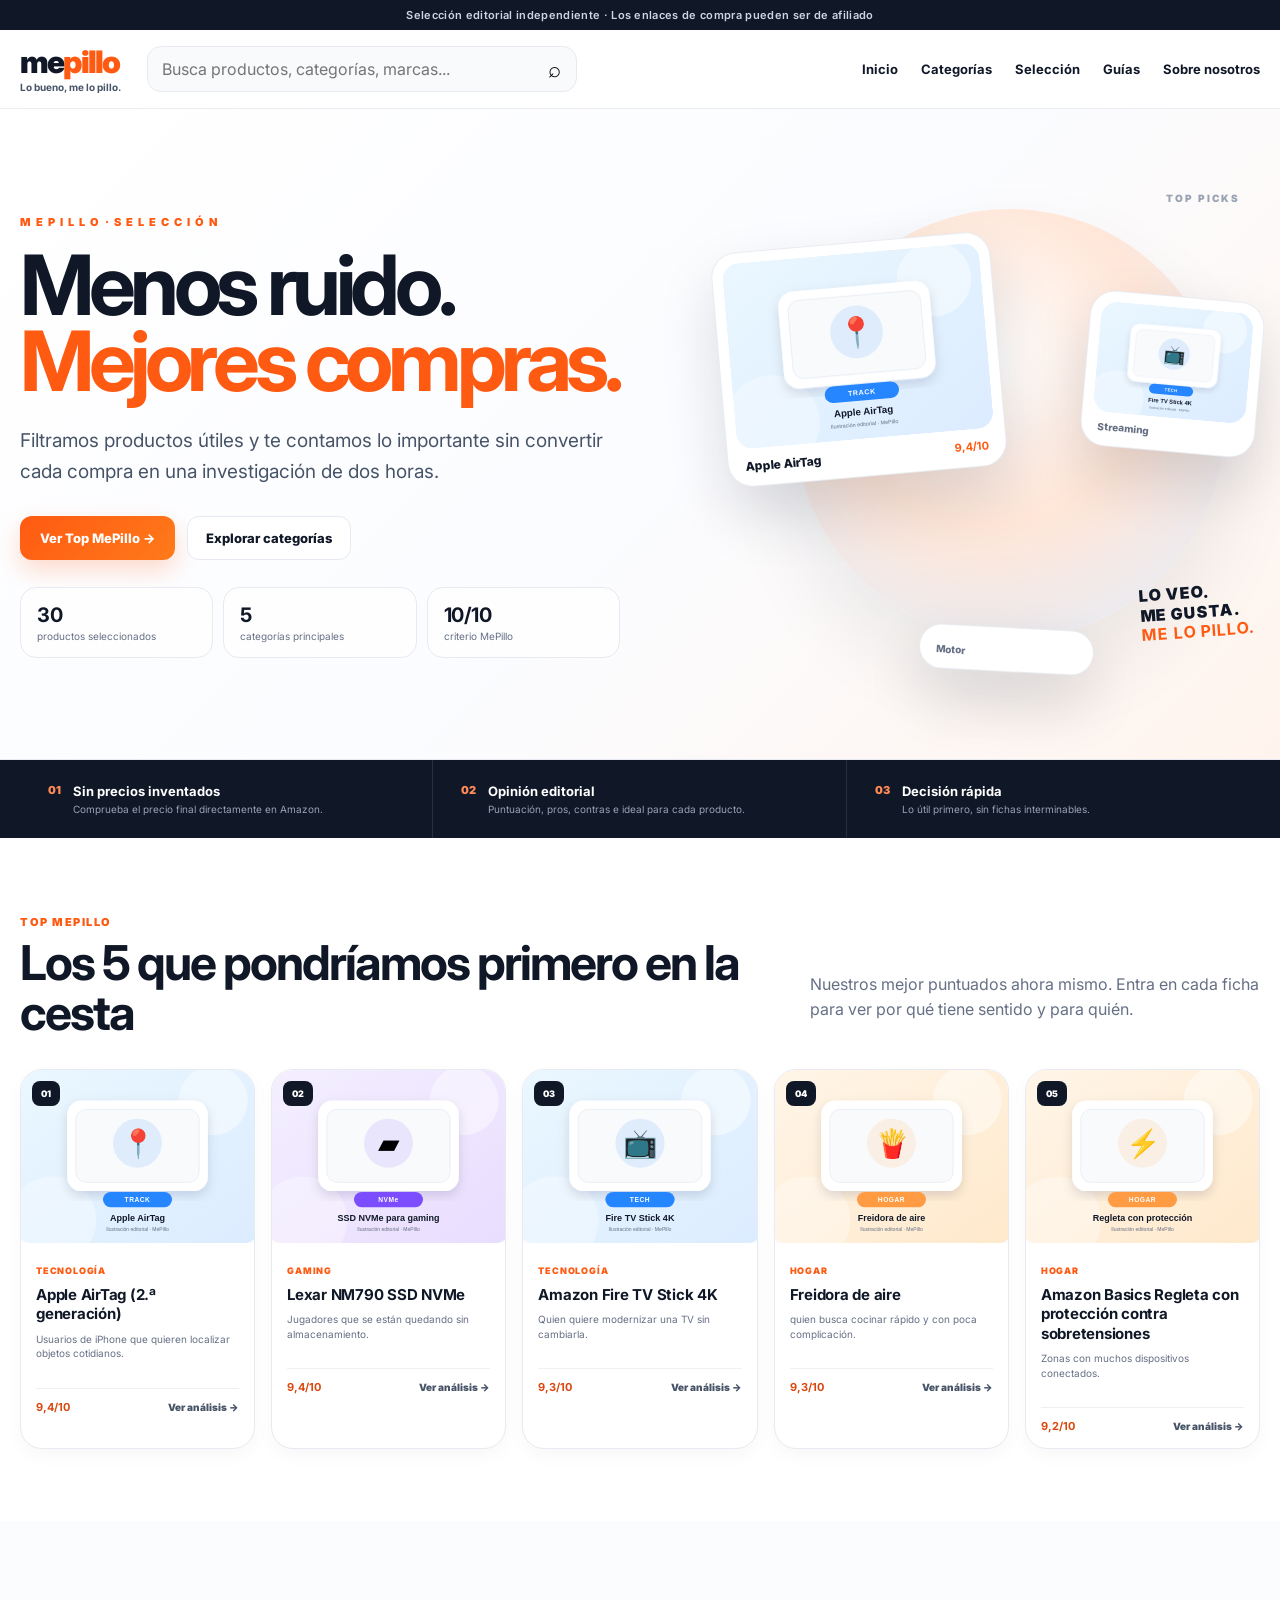
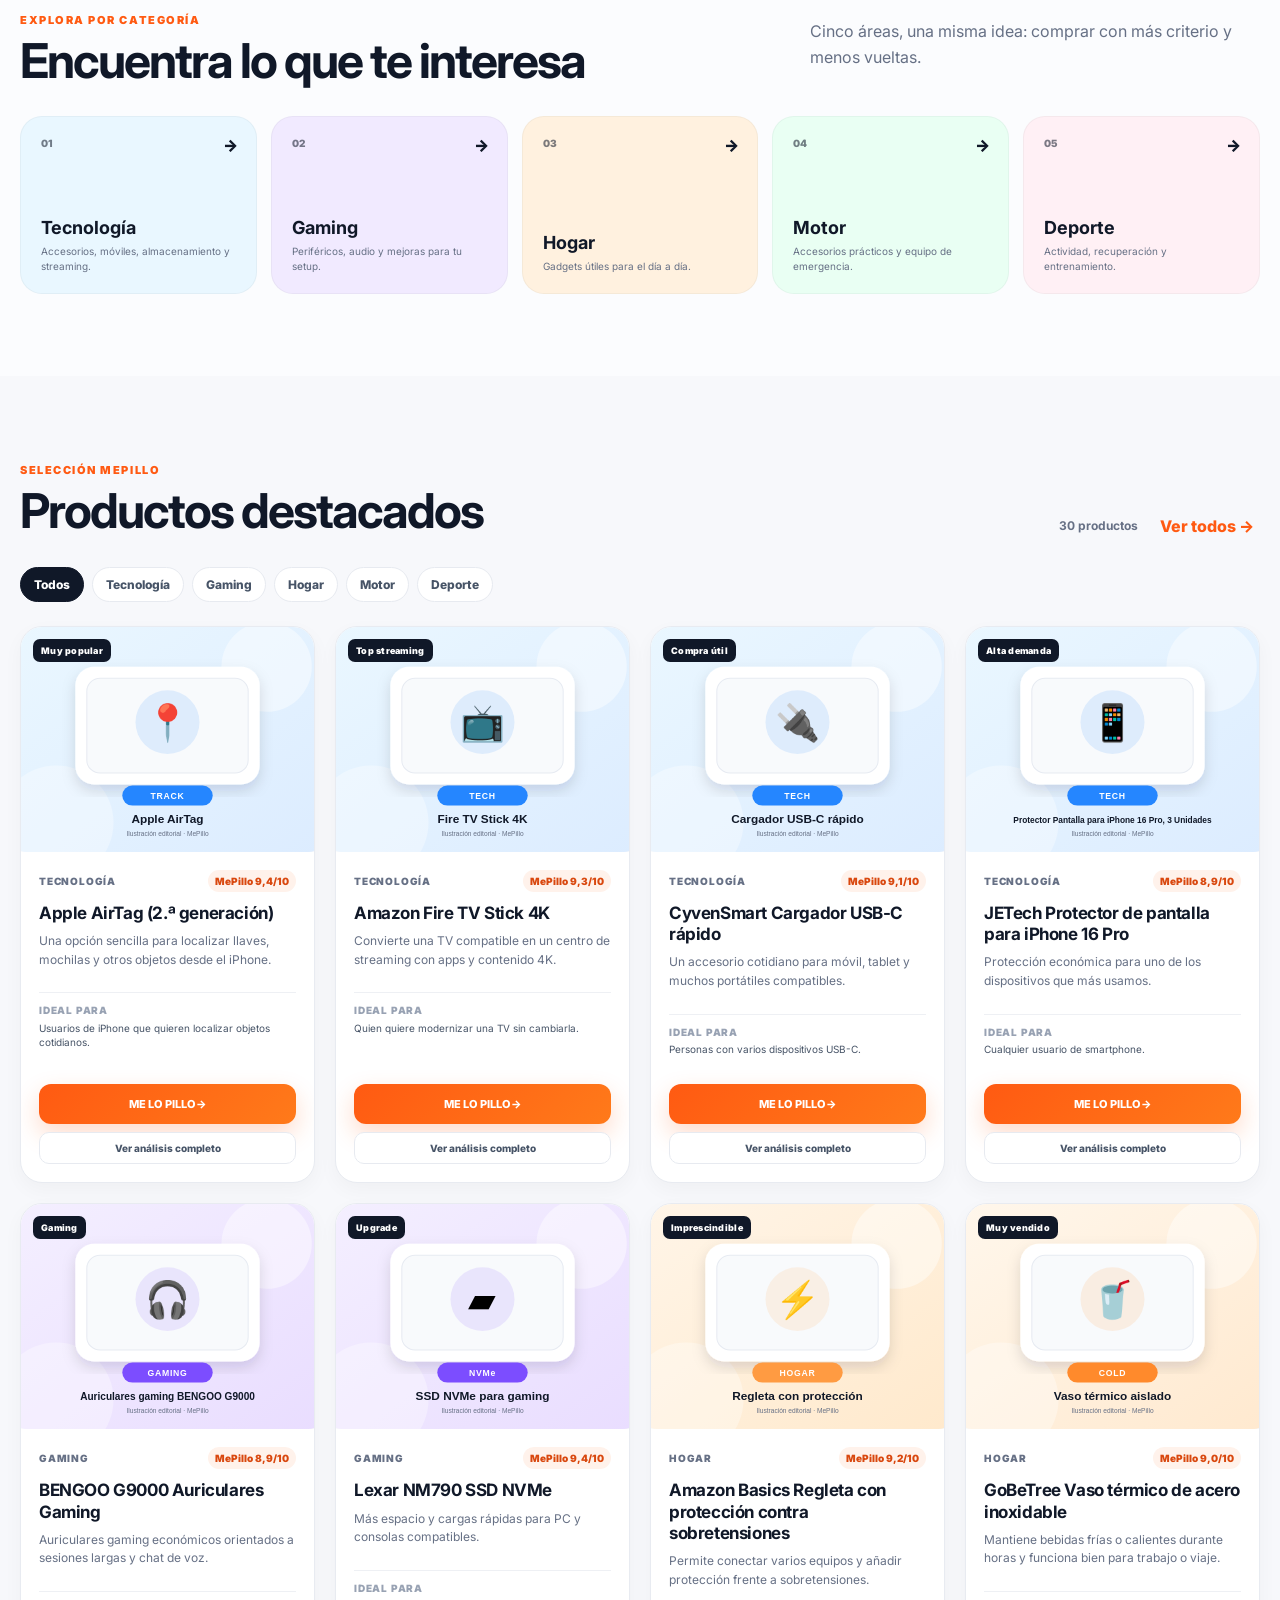
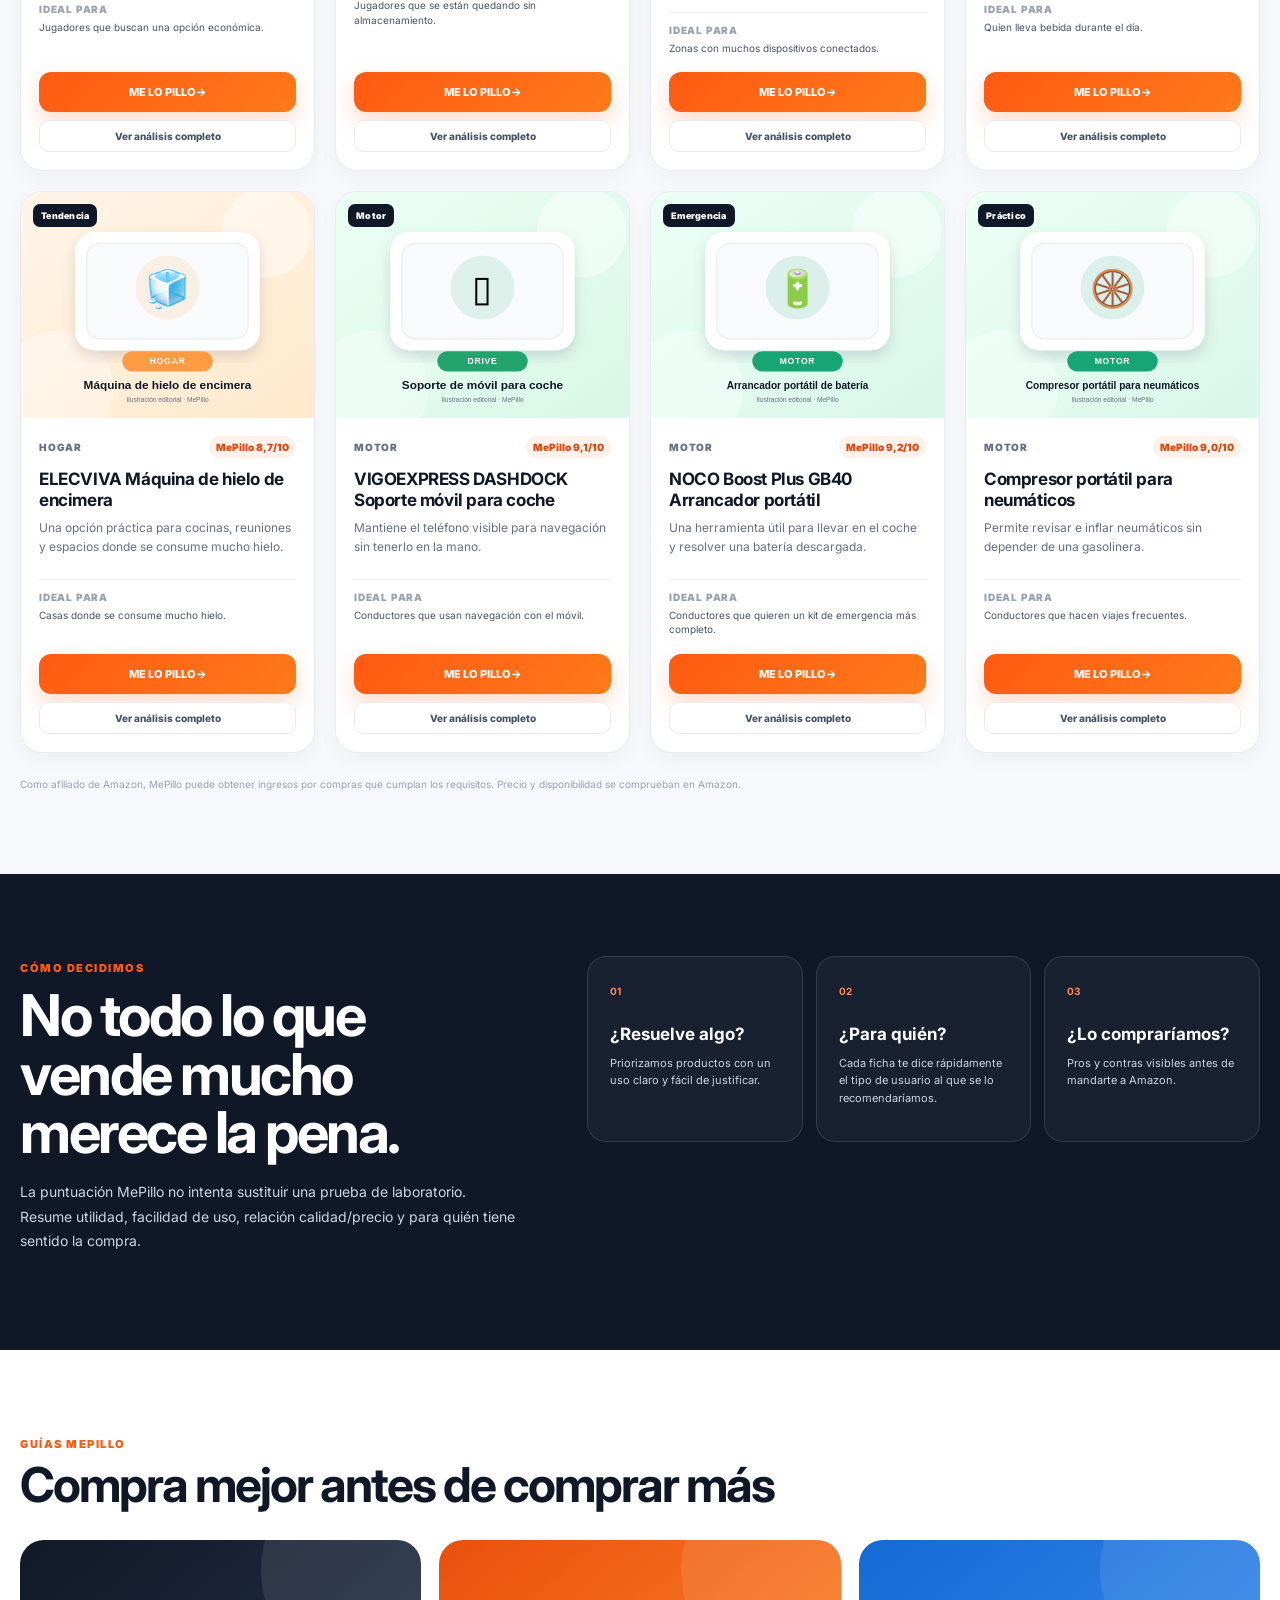
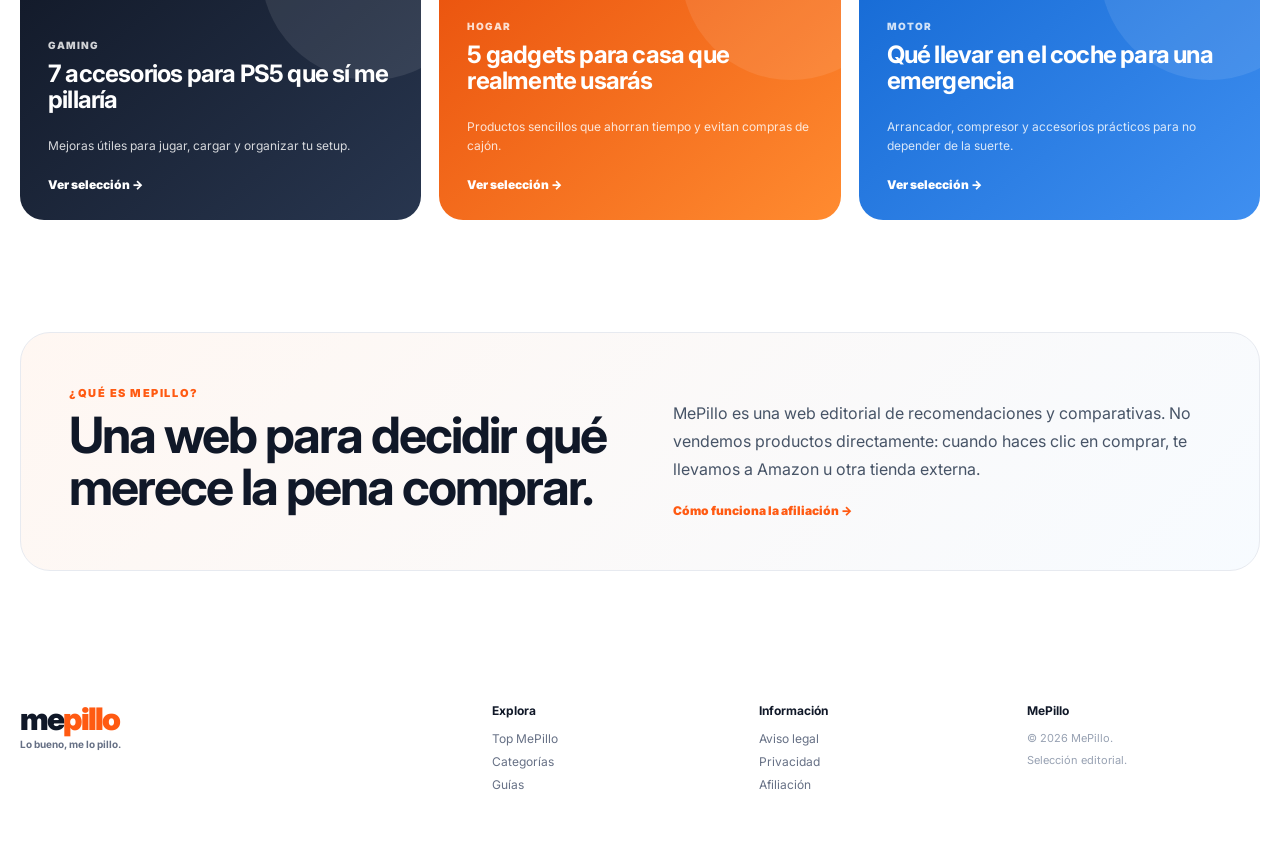
==== docs/index.html @ 66f0c485 "Configure site for GitHub Pages" ====
<!doctype html>
<html lang="es">
<head>
  <meta charset="utf-8">
  <meta name="viewport" content="width=device-width,initial-scale=1">
  <meta name="description" content="MePillo selecciona productos de tecnología, gaming, hogar, motor y deporte que realmente merecen la pena.">
  <title>MePillo | Menos ruido. Mejores compras.</title>
  <link rel="preconnect" href="https://fonts.googleapis.com">
  <link rel="preconnect" href="https://fonts.gstatic.com" crossorigin>
  <link href="https://fonts.googleapis.com/css2?family=Inter:wght@400;500;600;700;800;900&display=swap" rel="stylesheet">
  <link rel="stylesheet" href="styles.css?v=9">
</head>
<body>
  <div class="topbar">Selección editorial independiente · Los enlaces de compra pueden ser de afiliado</div>
  <header class="site-header">
    <div class="container nav-wrap">
      <a class="brand" href="#inicio" aria-label="MePillo inicio"><span class="brand-main">me<span>pillo</span></span><small>Lo bueno, me lo pillo.</small></a>
      <form class="search" id="searchForm"><input id="searchInput" type="search" placeholder="Busca productos, categorías, marcas..." aria-label="Buscar productos"><button type="submit" aria-label="Buscar">⌕</button></form>
      <button class="menu-btn" id="menuBtn" aria-label="Abrir menú" aria-expanded="false">☰</button>
      <nav class="main-nav" id="mainNav"><a href="#inicio">Inicio</a><a href="#categorias">Categorías</a><a href="#destacados">Selección</a><a href="#guias">Guías</a><a href="#sobre">Sobre nosotros</a></nav>
    </div>
  </header>

  <main id="inicio">
    <section class="hero-v7">
      <div class="container hero-v7-grid">
        <div class="hero-v7-copy">
          <span class="eyebrow">M E P I L L O · S E L E C C I Ó N</span>
          <h1>Menos ruido.<br><span>Mejores compras.</span></h1>
          <p>Filtramos productos útiles y te contamos lo importante sin convertir cada compra en una investigación de dos horas.</p>
          <div class="hero-actions"><a class="primary-btn" href="#top-mepillo">Ver Top MePillo →</a><a class="secondary-btn" href="#categorias">Explorar categorías</a></div>
          <div class="hero-stats"><div><strong>30</strong><span>productos seleccionados</span></div><div><strong>5</strong><span>categorías principales</span></div><div><strong>10/10</strong><span>criterio MePillo</span></div></div>
        </div>
        <div class="hero-v7-visual" aria-hidden="true">
          <div class="visual-label">TOP PICKS</div>
          <div class="visual-card visual-main"><img src="assets/products/apple-airtag.svg" alt=""><span>Apple AirTag</span><b>9,4/10</b></div>
          <div class="visual-card visual-small one"><img src="assets/products/fire-tv-stick-4k.svg" alt=""><span>Streaming</span></div>
          <div class="visual-card visual-small two"><img src="assets/products/noco-gb40.svg" alt=""><span>Motor</span></div>
          <div class="visual-stamp">LO VEO.<br>ME GUSTA.<br><strong>ME LO PILLO.</strong></div>
        </div>
      </div>
    </section>

    <section class="trust-strip"><div class="container trust-grid"><div><span>01</span><strong>Sin precios inventados</strong><small>Comprueba el precio final directamente en Amazon.</small></div><div><span>02</span><strong>Opinión editorial</strong><small>Puntuación, pros, contras e ideal para cada producto.</small></div><div><span>03</span><strong>Decisión rápida</strong><small>Lo útil primero, sin fichas interminables.</small></div></div></section>

    <section class="section top-picks-section" id="top-mepillo"><div class="container"><div class="section-head"><div><span class="section-kicker">TOP MEPILLO</span><h2>Los 5 que pondríamos primero en la cesta</h2></div><p class="section-intro">Nuestros mejor puntuados ahora mismo. Entra en cada ficha para ver por qué tiene sentido y para quién.</p></div><div class="top-picks" id="topPicks"></div></div></section>

    <section class="section categories-v7" id="categorias"><div class="container"><div class="section-head"><div><span class="section-kicker">EXPLORA POR CATEGORÍA</span><h2>Encuentra lo que te interesa</h2></div><p class="section-intro">Cinco áreas, una misma idea: comprar con más criterio y menos vueltas.</p></div><div class="category-grid-v7"><a href="categoria.html?cat=Tecnología" class="category-v7 tech"><span>01</span><div><b>Tecnología</b><small>Accesorios, móviles, almacenamiento y streaming.</small></div><i>→</i></a><a href="categoria.html?cat=Gaming" class="category-v7 gaming"><span>02</span><div><b>Gaming</b><small>Periféricos, audio y mejoras para tu setup.</small></div><i>→</i></a><a href="categoria.html?cat=Hogar" class="category-v7 home"><span>03</span><div><b>Hogar</b><small>Gadgets útiles para el día a día.</small></div><i>→</i></a><a href="categoria.html?cat=Motor" class="category-v7 motor"><span>04</span><div><b>Motor</b><small>Accesorios prácticos y equipo de emergencia.</small></div><i>→</i></a><a href="categoria.html?cat=Deporte" class="category-v7 sport"><span>05</span><div><b>Deporte</b><small>Actividad, recuperación y entrenamiento.</small></div><i>→</i></a></div></div></section>

    <section class="section products-section" id="destacados"><div class="container"><div class="section-head"><div><span class="section-kicker">SELECCIÓN MEPILLO</span><h2>Productos destacados</h2></div><div class="head-actions"><span id="resultCount" class="result-count"></span><button id="showAllBtn" class="text-btn">Ver todos →</button></div></div><div class="filter-chips"><button class="chip active" data-category="Todos">Todos</button><button class="chip" data-category="Tecnología">Tecnología</button><button class="chip" data-category="Gaming">Gaming</button><button class="chip" data-category="Hogar">Hogar</button><button class="chip" data-category="Motor">Motor</button><button class="chip" data-category="Deporte">Deporte</button></div><div class="product-grid" id="productGrid"></div><p class="affiliate-note">Como afiliado de Amazon, MePillo puede obtener ingresos por compras que cumplan los requisitos. Precio y disponibilidad se comprueban en Amazon.</p></div></section>

    <section class="section method-v7"><div class="container method-grid"><div><span class="section-kicker">CÓMO DECIDIMOS</span><h2>No todo lo que vende mucho merece la pena.</h2><p>La puntuación MePillo no intenta sustituir una prueba de laboratorio. Resume utilidad, facilidad de uso, relación calidad/precio y para quién tiene sentido la compra.</p></div><div class="method-cards"><article><b>01</b><h3>¿Resuelve algo?</h3><p>Priorizamos productos con un uso claro y fácil de justificar.</p></article><article><b>02</b><h3>¿Para quién?</h3><p>Cada ficha te dice rápidamente el tipo de usuario al que se lo recomendaríamos.</p></article><article><b>03</b><h3>¿Lo compraríamos?</h3><p>Pros y contras visibles antes de mandarte a Amazon.</p></article></div></div></section>

    <section class="section guides-v7" id="guias"><div class="container"><div class="section-head"><div><span class="section-kicker">GUÍAS MEPILLO</span><h2>Compra mejor antes de comprar más</h2></div></div><div class="guide-grid"><article class="guide-card guide-dark"><span>Gaming</span><h3>7 accesorios para PS5 que sí me pillaría</h3><p>Mejoras útiles para jugar, cargar y organizar tu setup.</p><a href="categoria.html?cat=Gaming">Ver selección →</a></article><article class="guide-card guide-orange"><span>Hogar</span><h3>5 gadgets para casa que realmente usarás</h3><p>Productos sencillos que ahorran tiempo y evitan compras de cajón.</p><a href="categoria.html?cat=Hogar">Ver selección →</a></article><article class="guide-card guide-blue"><span>Motor</span><h3>Qué llevar en el coche para una emergencia</h3><p>Arrancador, compresor y accesorios prácticos para no depender de la suerte.</p><a href="categoria.html?cat=Motor">Ver selección →</a></article></div></div></section>

    <section class="section about" id="sobre"><div class="container about-v7"><div><span class="section-kicker">¿QUÉ ES MEPILLO?</span><h2>Una web para decidir qué merece la pena comprar.</h2></div><div><p>MePillo es una web editorial de recomendaciones y comparativas. No vendemos productos directamente: cuando haces clic en comprar, te llevamos a Amazon u otra tienda externa.</p><a href="legal.html#afiliacion">Cómo funciona la afiliación →</a></div></div></section>
  </main>

  <footer><div class="container footer-v4"><div class="brand footer-brand"><span class="brand-main">me<span>pillo</span></span><small>Lo bueno, me lo pillo.</small></div><div><strong>Explora</strong><a href="#top-mepillo">Top MePillo</a><a href="#categorias">Categorías</a><a href="#guias">Guías</a></div><div><strong>Información</strong><a href="legal.html">Aviso legal</a><a href="legal.html#privacidad">Privacidad</a><a href="legal.html#afiliacion">Afiliación</a></div><div><strong>MePillo</strong><p>© 2026 MePillo.</p><p>Selección editorial.</p></div></div></footer>
  <script src="data.js?v=9"></script><script src="script.js?v=9"></script>
</body>
</html>
---- docs/styles.css ----
:root{--ink:#101828;--muted:#667085;--orange:#ff5a12;--orange-dark:#e84a05;--line:#e7eaf0;--bg:#f7f8fb;--card:#fff;--radius:22px;--shadow:0 20px 55px rgba(16,24,40,.09)}*{box-sizing:border-box}html{scroll-behavior:smooth}body{margin:0;font-family:Inter,system-ui,-apple-system,sans-serif;color:var(--ink);background:#fff}a{text-decoration:none;color:inherit}button,input{font:inherit}.container{width:min(1240px,calc(100% - 40px));margin:auto}.topbar{background:#101828;color:#cdd5e1;text-align:center;padding:8px 16px;font-size:11px;font-weight:600;letter-spacing:.03em}.site-header{position:sticky;top:0;z-index:40;background:rgba(255,255,255,.94);backdrop-filter:blur(18px);border-bottom:1px solid rgba(231,234,240,.9)}.nav-wrap{min-height:78px;display:flex;align-items:center;gap:26px}.brand{display:flex;flex-direction:column;min-width:max-content}.brand-main{font-weight:900;font-size:31px;letter-spacing:-1.8px;line-height:1}.brand-main span{color:var(--orange)}.brand small{font-size:10px;font-weight:700;margin-top:4px;color:#475467}.search{flex:1;max-width:430px;display:flex;border:1px solid var(--line);border-radius:14px;background:#f9fafb;overflow:hidden;transition:.2s}.search:focus-within{border-color:#ffb28f;box-shadow:0 0 0 4px rgba(255,90,18,.08);background:#fff}.search input{width:100%;border:0;outline:0;padding:12px 14px;background:transparent;color:var(--ink)}.search button{border:0;background:transparent;padding:0 15px;font-size:22px;cursor:pointer}.main-nav{margin-left:auto;display:flex;align-items:center;gap:23px;font-size:13px;font-weight:700}.main-nav a:hover{color:var(--orange)}.menu-btn{display:none;border:0;background:none;font-size:26px;cursor:pointer}.hero-v4{position:relative;overflow:hidden;background:radial-gradient(circle at 87% 16%,rgba(255,90,18,.14),transparent 27%),linear-gradient(135deg,#fff 0%,#fbfcff 55%,#fff5ef 100%)}.hero-grid{min-height:610px;display:grid;grid-template-columns:1.02fr .98fr;align-items:center;gap:50px}.eyebrow,.section-kicker{display:inline-block;font-size:11px;font-weight:900;letter-spacing:.14em;color:var(--orange)}.hero-copy h1{font-size:clamp(54px,6vw,82px);letter-spacing:-4.2px;line-height:.96;margin:14px 0 22px;max-width:760px}.hero-copy h1 span{color:var(--orange)}.hero-copy>p{font-size:18px;line-height:1.7;color:#475467;max-width:650px}.hero-actions{display:flex;align-items:center;gap:12px;margin:28px 0 22px}.primary-btn,.buy-btn{display:inline-flex;align-items:center;justify-content:center;background:linear-gradient(135deg,var(--orange),#ff7a1a);color:#fff;border-radius:12px;padding:14px 20px;font-weight:800;font-size:13px;box-shadow:0 10px 24px rgba(255,90,18,.22);transition:.2s}.primary-btn:hover,.buy-btn:hover{transform:translateY(-2px);box-shadow:0 14px 30px rgba(255,90,18,.28)}.secondary-btn{display:inline-flex;padding:13px 18px;border:1px solid var(--line);border-radius:12px;background:#fff;font-size:13px;font-weight:800}.trust-row{display:flex;gap:20px;flex-wrap:wrap;color:#475467;font-size:12px;font-weight:700}.hero-showcase{position:relative;min-height:500px}.hero-orb{position:absolute;inset:70px 30px 50px 70px;border-radius:50%;background:linear-gradient(145deg,#fff0e9,#eef7ff);filter:drop-shadow(0 30px 60px rgba(16,24,40,.08))}.showcase-card{position:absolute;width:230px;background:#fff;border:1px solid rgba(231,234,240,.8);border-radius:24px;padding:10px;box-shadow:0 22px 55px rgba(16,24,40,.13);transform:rotate(-5deg)}.showcase-card img{display:block;width:100%;border-radius:17px}.showcase-card span{display:block;padding:9px 8px 5px;font-size:11px;font-weight:800;color:#667085}.sc-one{left:55px;top:55px}.sc-two{right:10px;top:125px;transform:rotate(5deg);width:220px}.sc-three{left:205px;bottom:10px;transform:rotate(2deg);width:210px}.hero-note{position:absolute;right:10px;bottom:34px;font-size:20px;line-height:1.2;transform:rotate(-3deg)}.hero-note strong{color:var(--orange)}.section{padding:82px 0}.section-head{display:flex;justify-content:space-between;align-items:end;gap:24px;margin-bottom:30px}.section-head h2,.about-card h2,.editorial-grid h2{font-size:clamp(32px,4vw,48px);letter-spacing:-2px;line-height:1.05;margin:8px 0 0}.section-intro{max-width:450px;color:var(--muted);line-height:1.6}.category-grid-v4{display:grid;grid-template-columns:repeat(5,1fr);gap:14px}.category-card{min-height:150px;padding:20px;border-radius:20px;display:flex;flex-direction:column;justify-content:space-between;gap:10px;position:relative;transition:.22s;border:1px solid transparent}.category-card:hover{transform:translateY(-4px);box-shadow:var(--shadow)}.category-card .cat-icon{font-size:34px}.category-card div{display:flex;flex-direction:column;gap:5px}.category-card strong{font-size:17px}.category-card small{font-size:11px;line-height:1.4;color:#667085}.category-card b{position:absolute;right:18px;top:18px}.c-tech{background:#edf8ff}.c-gaming{background:#f4efff}.c-home{background:#fff5e8}.c-motor{background:#edfff5}.c-sport{background:#fff0f5}.products-section{background:var(--bg)}.filter-chips{display:flex;gap:8px;flex-wrap:wrap;margin-bottom:24px}.chip,.category-nav a{border:1px solid var(--line);background:#fff;color:#475467;border-radius:999px;padding:9px 13px;font-size:12px;font-weight:800;cursor:pointer}.chip.active,.category-nav a.active{background:#101828;color:#fff;border-color:#101828}.head-actions{display:flex;align-items:center;gap:16px}.result-count{font-size:12px;color:var(--muted);font-weight:700}.text-btn{border:0;background:none;color:var(--orange);font-weight:800;cursor:pointer}.product-grid{display:grid;grid-template-columns:repeat(5,1fr);gap:18px}.product-card{display:flex;flex-direction:column;background:#fff;border:1px solid #e8ebf1;border-radius:20px;overflow:hidden;min-width:0;transition:.22s;box-shadow:0 7px 20px rgba(16,24,40,.035)}.product-card:hover{transform:translateY(-5px);box-shadow:0 20px 42px rgba(16,24,40,.1);border-color:#d9dee8}.product-image{display:block;position:relative;aspect-ratio:1.18/1;background:#f7f8fa;overflow:hidden}.product-image img{width:100%;height:100%;object-fit:cover;transition:.25s}.product-card:hover .product-image img{transform:scale(1.025)}.product-badge{position:absolute;left:12px;top:12px;z-index:2;background:#101828;color:#fff;padding:6px 8px;border-radius:7px;font-size:9px;font-weight:900;letter-spacing:.03em}.product-body{display:flex;flex-direction:column;flex:1;padding:16px}.product-meta{display:flex;justify-content:space-between;align-items:center;gap:8px}.product-cat{font-size:10px;font-weight:900;text-transform:uppercase;letter-spacing:.08em;color:#667085}.score{font-size:10px;font-weight:900;background:#fff2eb;color:#d9480f;border-radius:999px;padding:5px 7px}.product-card h3{font-size:16px;letter-spacing:-.4px;line-height:1.25;margin:12px 0 7px}.product-card h3 a:hover{color:var(--orange)}.product-card p{font-size:12px;line-height:1.55;color:#667085;margin:0 0 13px}.best-mini{border-top:1px solid #eef0f4;padding-top:10px;font-size:10px;line-height:1.45;color:#475467}.best-mini span{display:block;color:#98a2b3;text-transform:uppercase;font-weight:900;letter-spacing:.08em;margin-bottom:3px}.card-actions{display:grid;grid-template-columns:1fr;gap:7px;margin-top:auto;padding-top:14px}.buy-btn{width:100%;padding:11px 12px;font-size:11px}.detail-link{text-align:center;font-size:10px;font-weight:800;color:#667085;padding:3px}.affiliate-note{font-size:10px;line-height:1.5;color:#98a2b3;margin:20px 0 0}.empty-state{grid-column:1/-1;text-align:center;background:#fff;border:1px dashed #d0d5dd;border-radius:20px;padding:55px 20px}.editorial-strip{background:#101828;color:#fff}.editorial-grid{display:grid;grid-template-columns:.8fr 1.2fr;gap:80px;align-items:start}.editorial-grid h2{color:#fff}.editorial-points{display:grid;grid-template-columns:repeat(3,1fr);gap:14px}.editorial-points article{padding:20px;border:1px solid rgba(255,255,255,.12);border-radius:18px;background:rgba(255,255,255,.04)}.editorial-points article>span{font-size:11px;color:#ff9b6d;font-weight:900}.editorial-points h3{font-size:16px;margin:24px 0 7px}.editorial-points p{font-size:12px;line-height:1.6;color:#cdd5e1;margin:0}.guide-grid{display:grid;grid-template-columns:repeat(3,1fr);gap:18px}.guide-card{min-height:280px;border-radius:24px;padding:28px;display:flex;flex-direction:column;justify-content:flex-end;color:#fff;position:relative;overflow:hidden}.guide-card:before{content:"";position:absolute;width:220px;height:220px;border-radius:50%;right:-60px;top:-80px;background:rgba(255,255,255,.09)}.guide-dark{background:linear-gradient(140deg,#111827,#28364f)}.guide-orange{background:linear-gradient(140deg,#e9500c,#ff8b30)}.guide-blue{background:linear-gradient(140deg,#1469d4,#3f8ff0)}.guide-card span{font-size:10px;text-transform:uppercase;letter-spacing:.1em;font-weight:900;opacity:.8}.guide-card h3{font-size:24px;line-height:1.1;letter-spacing:-.8px;margin:10px 0}.guide-card p{font-size:12px;line-height:1.6;opacity:.82}.guide-card a{font-size:12px;font-weight:900;margin-top:10px}.about{padding-top:30px}.about-v4{background:linear-gradient(135deg,#fff7f2,#f8fbff);border:1px solid var(--line);border-radius:30px;padding:46px;display:grid;grid-template-columns:1fr 1fr;gap:60px;align-items:center}.about-v4 p{color:#475467;line-height:1.75}.about-small{font-size:12px;color:#667085!important}.footer-v4{display:grid;grid-template-columns:1.5fr .8fr .8fr .8fr;gap:35px;align-items:start;padding:50px 0}.footer-v4>div:not(.brand){display:flex;flex-direction:column;gap:8px;font-size:12px;color:#667085}.footer-v4 strong{color:#101828;margin-bottom:5px}.footer-v4 p{font-size:11px;color:#98a2b3;margin:0}.footer-brand small{color:#667085}.page-hero-v4{padding:80px 0 50px;background:linear-gradient(135deg,#fff,#f8fbff 58%,#fff3ec)}.page-hero h1{font-size:clamp(44px,6vw,72px);letter-spacing:-3px;margin:8px 0}.page-hero p{font-size:17px;color:#667085}.category-nav{margin-bottom:30px}.product-page{background:#fbfcfe}.breadcrumbs{display:flex;gap:8px;align-items:center;font-size:11px;color:#98a2b3;margin-bottom:24px}.breadcrumbs a:hover{color:var(--orange)}.product-detail{display:grid;grid-template-columns:.92fr 1.08fr;gap:54px;align-items:start}.detail-visual{position:relative;border:1px solid var(--line);border-radius:28px;background:#fff;overflow:hidden;box-shadow:0 18px 50px rgba(16,24,40,.08)}.detail-visual img{display:block;width:100%;aspect-ratio:1.18/1;object-fit:cover}.product-page-kicker{display:block;font-size:11px;font-weight:900;letter-spacing:.13em;color:var(--orange);margin:8px 0 10px}.detail-copy h1{font-size:clamp(40px,5vw,62px);letter-spacing:-2.6px;line-height:1.02;margin:0 0 12px}.brand-line{font-size:12px;color:#667085}.score-row{display:flex;align-items:center;gap:12px;margin:16px 0}.detail-score{background:#fff2eb;color:#d9480f;border-radius:999px;padding:9px 12px;font-size:13px;font-weight:700}.score-row>span{font-size:11px;color:#98a2b3}.detail-lead{font-size:18px;line-height:1.65;color:#475467}.best-for{border:1px solid #fed7aa;background:linear-gradient(135deg,#fff7ed,#fff);border-radius:14px;padding:14px 16px;display:flex;flex-direction:column;gap:5px}.best-for strong{font-size:10px;letter-spacing:.1em;color:#c2410c;text-transform:uppercase}.best-for span{font-size:13px;line-height:1.5;color:#344054}.quick-points{display:grid;gap:8px;margin:18px 0}.quick-points span{font-size:12px;color:#344054}.detail-buy{margin-top:5px}.product-section{margin-top:22px;background:#fff;border:1px solid var(--line);border-radius:22px;padding:30px;box-shadow:0 6px 22px rgba(16,24,40,.035)}.section-title-block h2{font-size:28px;letter-spacing:-.8px;margin:6px 0}.section-title-block p{font-size:13px;color:#667085;margin:0 0 20px}.feature-list-large{list-style:none;padding:0;margin:0;display:grid;grid-template-columns:1fr 1fr;gap:10px}.feature-list-large li{display:flex;gap:10px;padding:14px;border:1px solid var(--line);border-radius:13px;background:#fbfcfe;font-size:12px;line-height:1.5}.feature-check{display:grid;place-items:center;width:22px;height:22px;flex:0 0 22px;border-radius:50%;background:#ecfdf3;color:#027a48;font-weight:900}.product-info-grid{display:grid;grid-template-columns:1fr 1fr;gap:20px;margin-top:20px}.info-panel{background:#fff;border:1px solid var(--line);border-radius:22px;padding:27px;box-shadow:0 6px 22px rgba(16,24,40,.035)}.info-panel h2{font-size:23px;letter-spacing:-.6px}.spec-table{border:1px solid var(--line);border-radius:14px;overflow:hidden}.spec-table>div{display:grid;grid-template-columns:.8fr 1.2fr;gap:16px;padding:12px 14px;border-bottom:1px solid var(--line);font-size:11px}.spec-table>div:last-child{border-bottom:0}.spec-table span{color:#98a2b3}.editorial-list{list-style:none;padding:0;display:grid;gap:10px;font-size:12px;color:#475467}.source-note{margin-top:20px;padding:12px;border-radius:12px;background:#f8fafc;border:1px solid var(--line);font-size:10px;line-height:1.5;color:#98a2b3}.pros-cons{display:grid;grid-template-columns:1fr 1fr;gap:16px}.pros-cons>div{border-radius:16px;padding:20px;border:1px solid var(--line)}.pros-box{background:#f4fff8}.cons-box{background:#fffaf5}.pros-cons h3{font-size:14px}.pros-cons ul{list-style:none;padding:0;margin:0;display:grid;gap:10px}.pros-cons li{display:flex;gap:10px;font-size:12px;line-height:1.5}.pros-box li span{color:#027a48;font-weight:900}.cons-box li span{color:#c2410c;font-weight:900}.related-section{background:#fff}.legal-copy{max-width:860px}.legal-copy h2{margin-top:34px}.legal-copy p{color:#475467;line-height:1.8}.muted-copy{color:#667085}.footer-grid{border-top:1px solid var(--line)}
@media(max-width:1100px){.product-grid{grid-template-columns:repeat(3,1fr)}.category-grid-v4{grid-template-columns:repeat(3,1fr)}.hero-grid{grid-template-columns:1fr 1fr}.editorial-grid{grid-template-columns:1fr;gap:35px}.editorial-points{grid-template-columns:repeat(3,1fr)}}
@media(max-width:850px){.nav-wrap{min-height:70px}.search{display:none}.main-nav{display:none;position:absolute;left:20px;right:20px;top:78px;background:#fff;border:1px solid var(--line);border-radius:16px;padding:16px;flex-direction:column;box-shadow:var(--shadow)}.main-nav.open{display:flex}.menu-btn{display:block;margin-left:auto}.hero-grid{grid-template-columns:1fr;min-height:auto;padding:70px 0}.hero-copy h1{font-size:58px}.hero-showcase{min-height:430px}.category-grid-v4{grid-template-columns:repeat(2,1fr)}.product-grid{grid-template-columns:repeat(2,1fr)}.guide-grid{grid-template-columns:1fr}.about-v4{grid-template-columns:1fr;gap:20px}.footer-v4{grid-template-columns:1fr 1fr}.product-detail{grid-template-columns:1fr}.product-info-grid{grid-template-columns:1fr}.feature-list-large{grid-template-columns:1fr}}
@media(max-width:560px){.container{width:min(100% - 28px,1240px)}.topbar{font-size:9px}.hero-copy h1{font-size:45px;letter-spacing:-2.6px}.hero-copy>p{font-size:16px}.hero-actions{align-items:stretch;flex-direction:column}.trust-row{flex-direction:column;gap:8px}.hero-showcase{min-height:340px}.showcase-card{width:165px}.sc-one{left:0;top:35px}.sc-two{right:0;top:80px;width:155px}.sc-three{left:105px;bottom:8px;width:150px}.hero-note{font-size:15px}.section{padding:60px 0}.section-head{align-items:flex-start;flex-direction:column}.section-head h2{font-size:34px}.category-grid-v4,.product-grid{grid-template-columns:1fr}.category-card{min-height:120px}.editorial-points{grid-template-columns:1fr}.footer-v4{grid-template-columns:1fr}.about-v4{padding:28px}.detail-copy h1{font-size:40px}.product-section{padding:22px}.pros-cons{grid-template-columns:1fr}.spec-table>div{grid-template-columns:1fr;gap:4px}.filter-chips{overflow-x:auto;flex-wrap:nowrap;padding-bottom:5px}.chip,.category-nav a{white-space:nowrap}}
/* MePillo v6 */
.top-picks-section{padding:72px 0;background:#fff}.top-picks{display:grid;grid-template-columns:repeat(5,1fr);gap:14px}.top-pick{position:relative;overflow:hidden;border:1px solid var(--line);border-radius:20px;background:#fff;transition:.22s}.top-pick:hover{transform:translateY(-5px);box-shadow:var(--shadow)}.top-pick img{display:block;width:100%;aspect-ratio:1.35/1;object-fit:cover;background:#f8fafc}.top-pick>div{padding:15px}.top-rank{position:absolute;left:10px;top:10px;z-index:2;background:#101828;color:#fff;border-radius:8px;padding:6px 8px;font-size:10px;font-weight:900}.top-cat{font-size:9px;font-weight:900;letter-spacing:.09em;text-transform:uppercase;color:var(--orange)}.top-pick h3{font-size:15px;line-height:1.3;letter-spacing:-.25px;margin:7px 0}.top-pick p{font-size:11px;line-height:1.45;color:#667085;margin:0 0 12px}.top-pick strong{display:flex;justify-content:space-between;gap:8px;font-size:11px;color:#d9480f}.top-pick strong b{color:#101828;font-weight:800}.product-body{min-height:315px}.product-card .card-actions{margin-top:auto;padding-top:16px;display:flex;align-items:center;gap:10px;flex-wrap:wrap}.product-card .buy-btn{padding:12px 14px}.product-card .detail-link{font-size:11px;font-weight:800;color:#475467}.product-card .detail-link:hover{color:var(--orange)}.product-card .best-mini{margin-top:10px}.affiliate-note{margin-top:24px}.product-card h3 a{transition:.18s}.product-card h3 a:hover{color:var(--orange)}
@media(max-width:1100px){.top-picks{grid-template-columns:repeat(3,1fr)}}@media(max-width:850px){.top-picks{grid-template-columns:repeat(2,1fr)}}@media(max-width:560px){.top-picks{grid-template-columns:1fr}.top-pick{display:grid;grid-template-columns:120px 1fr}.top-pick img{height:100%;aspect-ratio:auto}.product-body{min-height:0}}

/* ===== MePillo v7 — full visual pass ===== */
.hero-v7{background:linear-gradient(135deg,#fff 0%,#fbfcff 54%,#fff4ed 100%);overflow:hidden;border-bottom:1px solid var(--line)}
.hero-v7-grid{min-height:650px;display:grid;grid-template-columns:1.02fr .98fr;align-items:center;gap:64px}.hero-v7-copy h1{font-size:clamp(62px,6.5vw,94px);line-height:.91;letter-spacing:-5.4px;margin:17px 0 26px}.hero-v7-copy h1 span{color:var(--orange)}.hero-v7-copy>p{font-size:19px;line-height:1.65;color:#475467;max-width:660px}.hero-stats{display:grid;grid-template-columns:repeat(3,1fr);gap:10px;margin-top:27px;max-width:620px}.hero-stats>div{padding:15px 16px;border:1px solid var(--line);background:rgba(255,255,255,.7);border-radius:16px}.hero-stats strong{display:block;font-size:20px;letter-spacing:-.5px}.hero-stats span{display:block;color:#667085;font-size:10px;margin-top:3px}.hero-v7-visual{min-height:500px;position:relative}.hero-v7-visual:before{content:"";position:absolute;width:430px;height:430px;border-radius:50%;right:35px;top:25px;background:radial-gradient(circle at 45% 35%,#fff,#ffe6d8 45%,#dfeeff);filter:blur(.2px);box-shadow:0 40px 80px rgba(16,24,40,.08)}.visual-label{position:absolute;right:20px;top:8px;font-size:10px;font-weight:900;letter-spacing:.2em;color:#98a2b3}.visual-card{position:absolute;background:#fff;border:1px solid rgba(231,234,240,.9);box-shadow:0 28px 60px rgba(16,24,40,.14);border-radius:25px;padding:10px}.visual-card img{display:block;width:100%;border-radius:17px}.visual-main{left:35px;top:58px;width:280px;transform:rotate(-5deg)}.visual-main span{display:inline-block;padding:10px 7px 2px;font-size:12px;font-weight:800}.visual-main b{float:right;padding:10px 7px 2px;font-size:11px;color:var(--orange)}.visual-small{width:175px}.visual-small.one{right:0;top:112px;transform:rotate(5deg)}.visual-small.two{left:235px;bottom:12px;transform:rotate(3deg)}.visual-small span{display:block;padding:8px 6px 3px;font-size:10px;font-weight:800;color:#667085}.visual-stamp{position:absolute;right:6px;bottom:42px;font-size:16px;font-weight:900;line-height:1.22;letter-spacing:.06em;transform:rotate(-4deg)}.visual-stamp strong{color:var(--orange)}
.trust-strip{background:#101828;color:#fff}.trust-grid{display:grid;grid-template-columns:repeat(3,1fr);gap:0}.trust-grid>div{padding:23px 28px;border-right:1px solid rgba(255,255,255,.1);display:grid;grid-template-columns:auto 1fr;column-gap:12px}.trust-grid>div:last-child{border-right:0}.trust-grid span{grid-row:1/3;color:#ff8a55;font-size:11px;font-weight:900}.trust-grid strong{font-size:13px}.trust-grid small{font-size:10px;color:#98a2b3;margin-top:4px}
.top-picks-section{background:#fff}.top-picks{display:grid;grid-template-columns:repeat(5,1fr);gap:16px}.top-pick{border:1px solid var(--line);border-radius:22px;background:#fff;overflow:hidden;transition:.22s;box-shadow:0 7px 18px rgba(16,24,40,.03)}.top-pick:hover{transform:translateY(-6px);box-shadow:0 22px 48px rgba(16,24,40,.11)}.top-pick-image{display:block;position:relative;background:#f7f8fb;aspect-ratio:1.35/1;overflow:hidden}.top-pick-image img{width:100%;height:100%;object-fit:cover}.top-rank{position:absolute;top:11px;left:11px;background:#101828;color:#fff;border-radius:8px;padding:7px 9px;font-size:9px;font-weight:900}.top-pick-body{padding:15px}.top-cat{font-size:9px;font-weight:900;text-transform:uppercase;letter-spacing:.09em;color:var(--orange)}.top-pick h3{font-size:15px;line-height:1.3;margin:7px 0 8px}.top-pick p{font-size:10px;line-height:1.45;color:#667085;min-height:44px}.top-footer{display:flex;justify-content:space-between;align-items:center;border-top:1px solid #eef0f4;padding-top:11px;margin-top:12px}.top-footer strong{font-size:11px;color:#d9480f}.top-footer a{font-size:10px;font-weight:900;color:#475467}.top-footer a:hover{color:var(--orange)}
.categories-v7{background:#fbfcfe}.category-grid-v7{display:grid;grid-template-columns:repeat(5,1fr);gap:14px}.category-v7{min-height:178px;border-radius:22px;padding:20px;display:flex;flex-direction:column;justify-content:space-between;position:relative;border:1px solid rgba(16,24,40,.04);transition:.22s}.category-v7:hover{transform:translateY(-5px);box-shadow:var(--shadow)}.category-v7>span{font-size:10px;font-weight:900;opacity:.55}.category-v7 b{font-size:18px}.category-v7 small{display:block;font-size:10px;line-height:1.45;color:#667085;margin-top:6px}.category-v7 i{position:absolute;right:18px;top:18px;font-style:normal;font-weight:900}.category-v7.tech{background:#e9f7ff}.category-v7.gaming{background:#f1eaff}.category-v7.home{background:#fff1df}.category-v7.motor{background:#e9fff3}.category-v7.sport{background:#fff0f5}
.product-grid{grid-template-columns:repeat(4,1fr);gap:20px}.product-card{border-radius:22px}.product-image{aspect-ratio:1.3/1}.product-body{min-height:330px;padding:18px}.product-card h3{font-size:17px;margin:11px 0 8px}.product-card p{font-size:12px}.best-mini{font-size:10px}.card-actions{display:flex!important;flex-direction:column;align-items:stretch!important;gap:8px!important;padding-top:17px!important;margin-top:auto!important}.card-actions .buy-btn{width:100%;padding:13px 15px;font-size:11px}.card-actions .detail-link{display:block;width:100%;padding:9px 12px;text-align:center;border:1px solid var(--line);border-radius:10px;background:#fff;font-size:10px!important}.card-actions .detail-link:hover{border-color:#ffb28f;background:#fff8f4}.affiliate-note{clear:both;margin-top:24px!important}
.method-v7{background:#101828;color:#fff}.method-grid{display:grid;grid-template-columns:.85fr 1.15fr;gap:70px;align-items:start}.method-grid>div:first-child h2{font-size:clamp(38px,4.5vw,58px);line-height:1.02;letter-spacing:-2.5px;margin:10px 0 18px}.method-grid>div:first-child p{color:#cdd5e1;line-height:1.75;font-size:14px}.method-cards{display:grid;grid-template-columns:repeat(3,1fr);gap:13px}.method-cards article{padding:22px;border:1px solid rgba(255,255,255,.12);background:rgba(255,255,255,.04);border-radius:19px}.method-cards b{font-size:10px;color:#ff8a55}.method-cards h3{font-size:17px;margin:25px 0 9px}.method-cards p{font-size:11px;line-height:1.6;color:#cdd5e1}.about-v7{background:linear-gradient(135deg,#fff7f2,#f7fbff);border:1px solid var(--line);border-radius:30px;padding:48px;display:grid;grid-template-columns:1fr 1fr;gap:65px;align-items:center}.about-v7 h2{font-size:clamp(35px,4vw,50px);letter-spacing:-2px;line-height:1.05;margin:8px 0}.about-v7 p{color:#475467;line-height:1.75}.about-v7 a{font-size:12px;font-weight:900;color:var(--orange)}
@media(max-width:1100px){.hero-v7-grid{grid-template-columns:1fr;min-height:auto;padding:80px 0}.hero-v7-visual{min-height:470px}.top-picks{grid-template-columns:repeat(3,1fr)}.category-grid-v7{grid-template-columns:repeat(3,1fr)}.product-grid{grid-template-columns:repeat(3,1fr)}.method-grid{grid-template-columns:1fr}.method-cards{grid-template-columns:repeat(3,1fr)}}
@media(max-width:760px){.topbar{display:none}.nav-wrap{min-height:68px;gap:12px}.search{order:3;width:100%;max-width:none}.nav-wrap{flex-wrap:wrap;padding:10px 0}.main-nav{display:none;width:100%;flex-direction:column;align-items:flex-start;padding:12px 0}.main-nav.open{display:flex}.menu-btn{display:block;margin-left:auto}.hero-v7-grid{padding:56px 0 42px;gap:24px}.hero-v7-copy h1{font-size:52px;letter-spacing:-3.1px}.hero-v7-copy>p{font-size:16px}.hero-stats{grid-template-columns:1fr}.hero-v7-visual{min-height:390px}.visual-main{width:210px;left:8px}.visual-small{width:135px}.visual-small.one{right:0}.visual-small.two{left:160px}.trust-grid{grid-template-columns:1fr}.trust-grid>div{border-right:0;border-bottom:1px solid rgba(255,255,255,.1)}.section{padding:58px 0}.section-head{align-items:flex-start;flex-direction:column}.top-picks{grid-template-columns:1fr 1fr}.category-grid-v7{grid-template-columns:1fr 1fr}.product-grid{grid-template-columns:1fr 1fr}.method-cards{grid-template-columns:1fr}.guide-grid{grid-template-columns:1fr}.about-v7{grid-template-columns:1fr;padding:30px}.footer-v4{grid-template-columns:1fr 1fr}.hero-actions{flex-direction:column;align-items:stretch}.primary-btn,.secondary-btn{width:100%}}
@media(max-width:500px){.container{width:min(100% - 26px,1240px)}.hero-v7-copy h1{font-size:43px}.hero-v7-visual{display:none}.top-picks,.category-grid-v7,.product-grid{grid-template-columns:1fr}.footer-v4{grid-template-columns:1fr}.product-body{min-height:0}.section-head h2{font-size:34px}.method-grid>div:first-child h2{font-size:38px}}


/* ===== MePillo v9 — deployment hardening ===== */
img{max-width:100%}
.product-image img,.top-pick-image img,.detail-visual img,.visual-card img{font-size:0;color:transparent}
.detail-visual img{min-height:320px;background:#f7f8fb}
@media(max-width:760px){.detail-visual img{min-height:220px}}
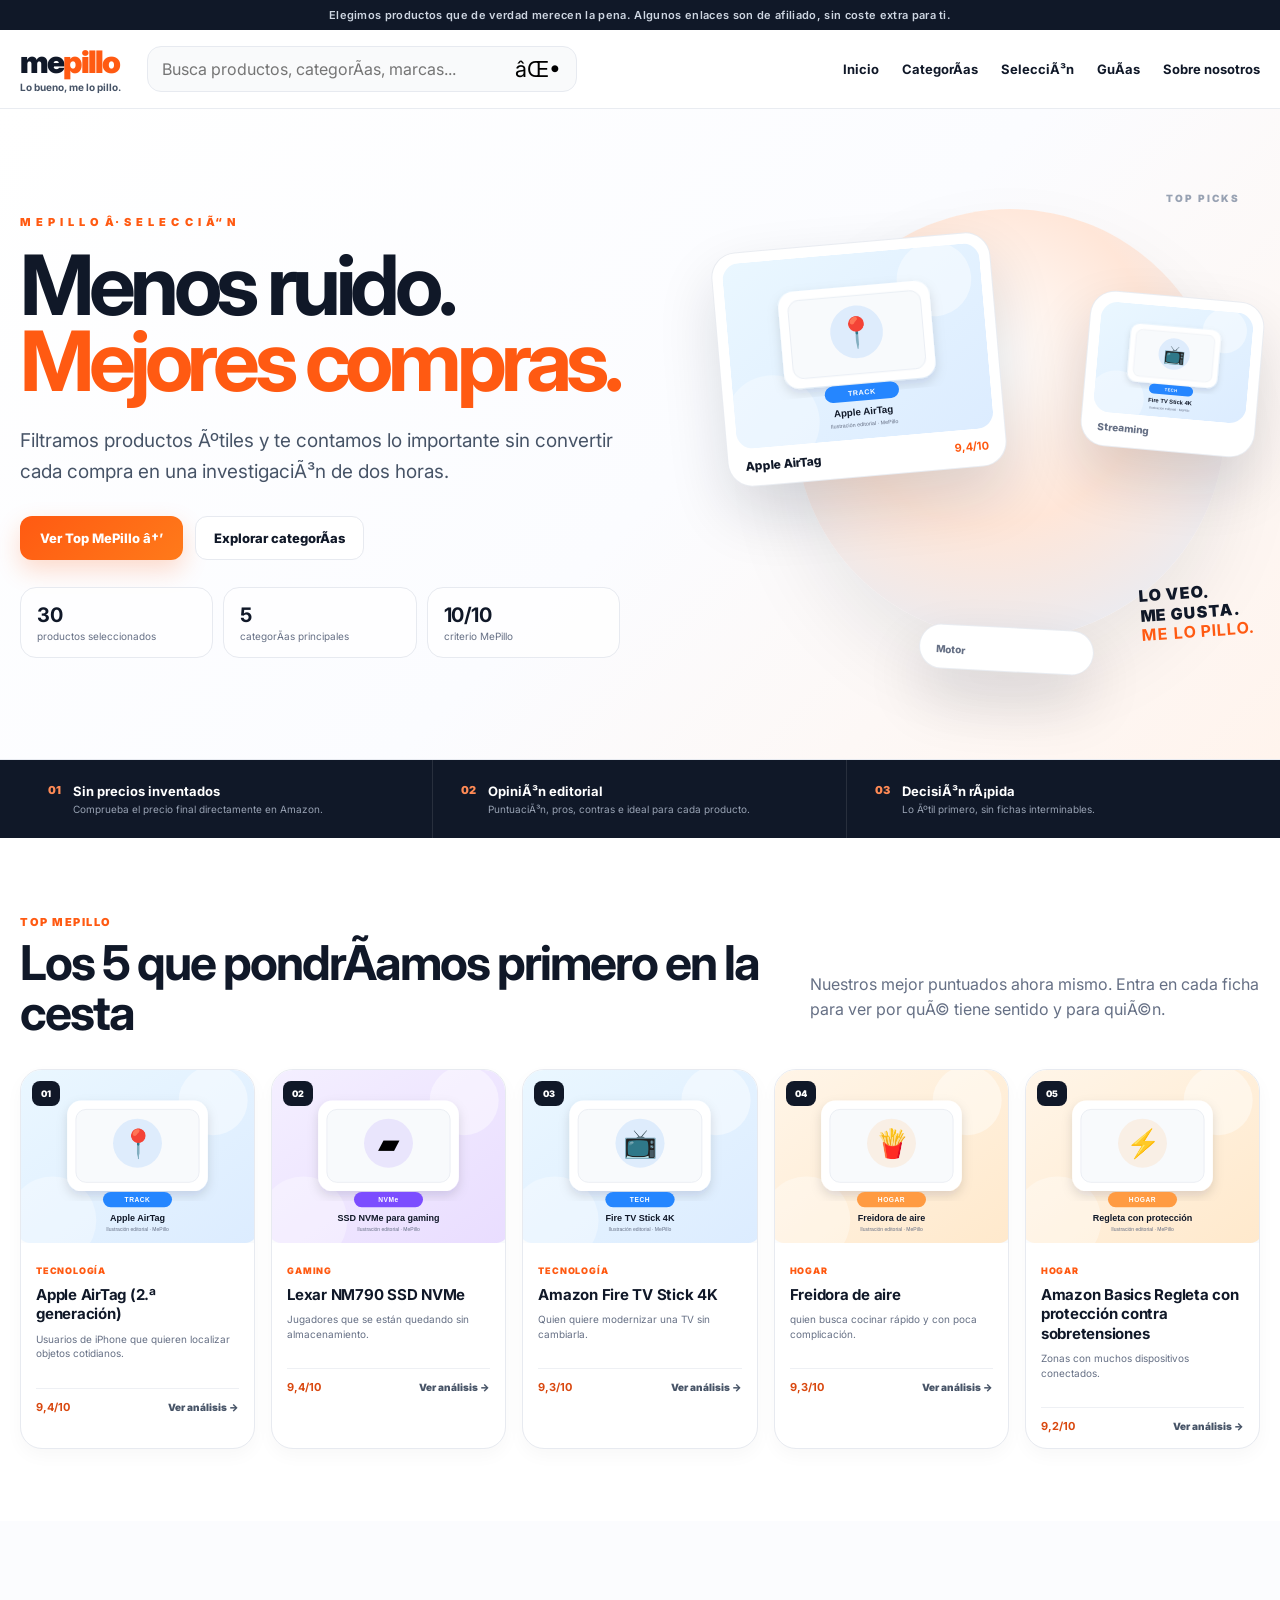
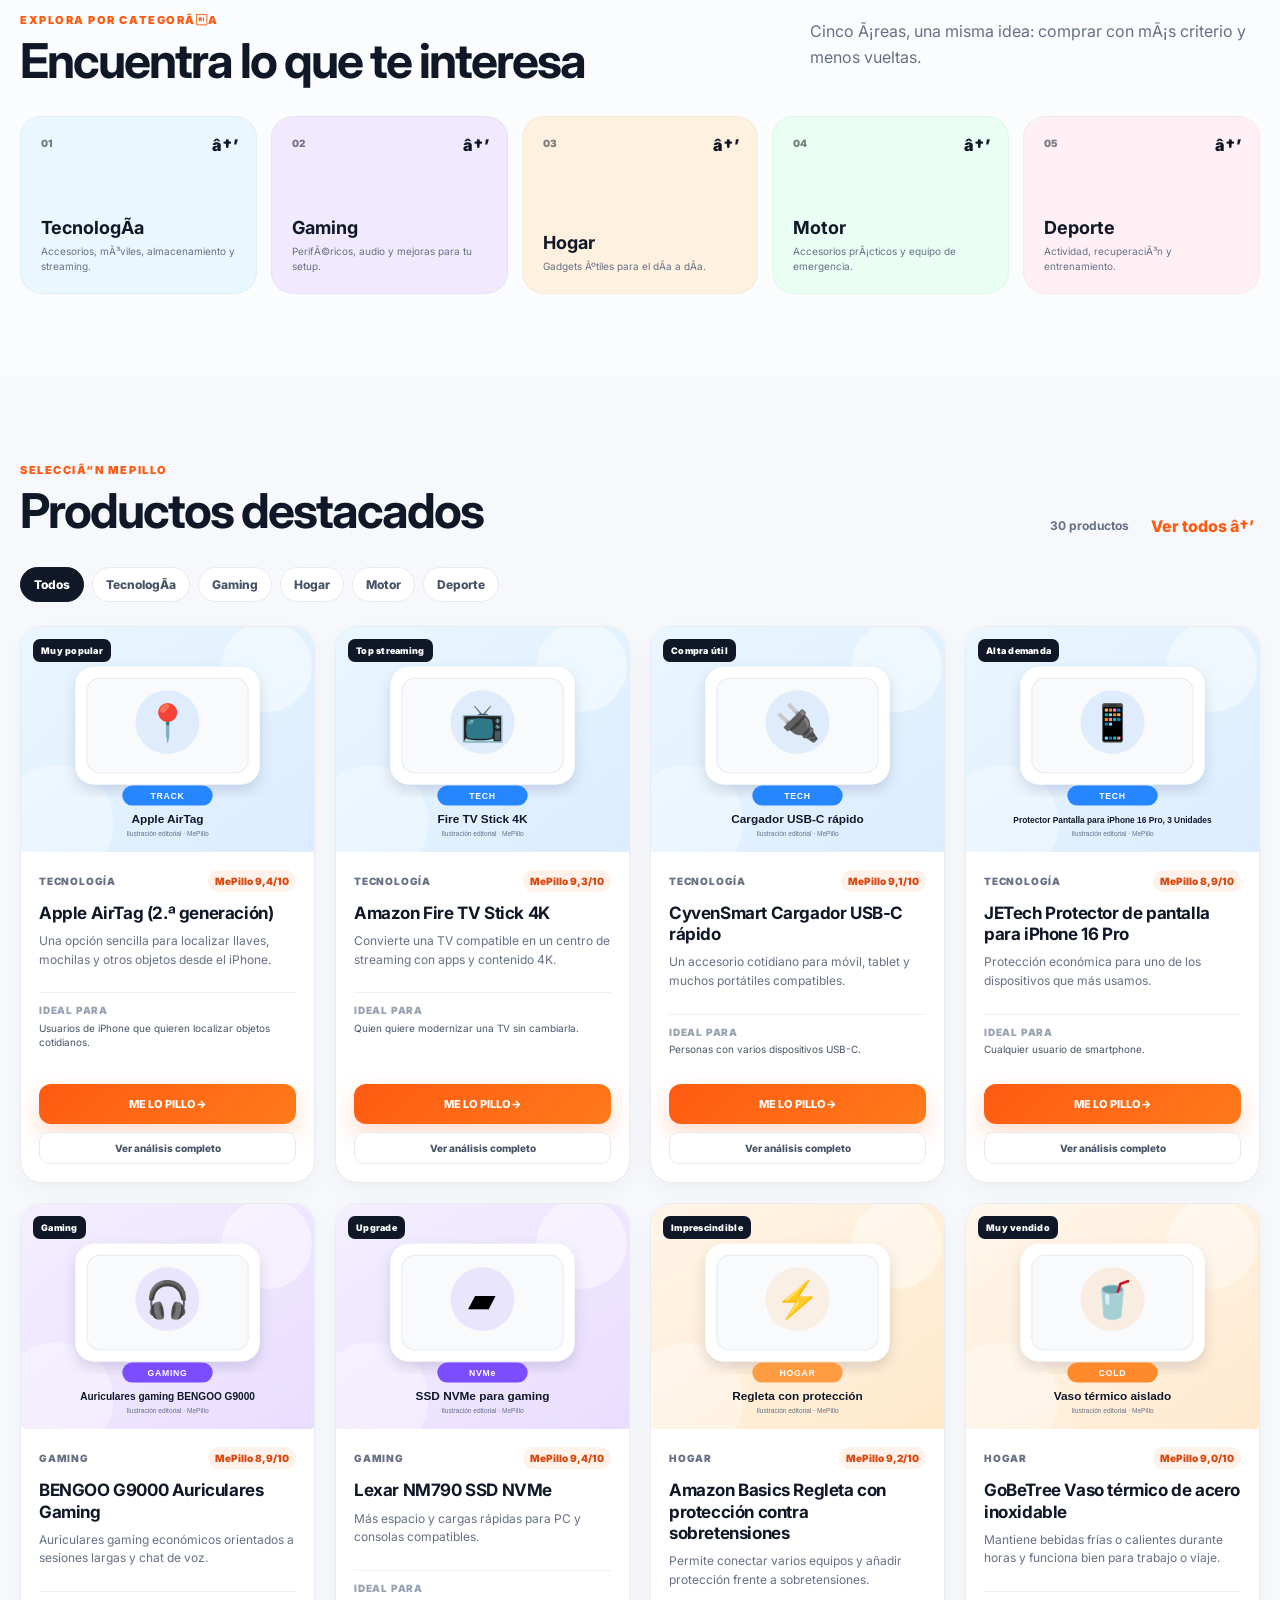
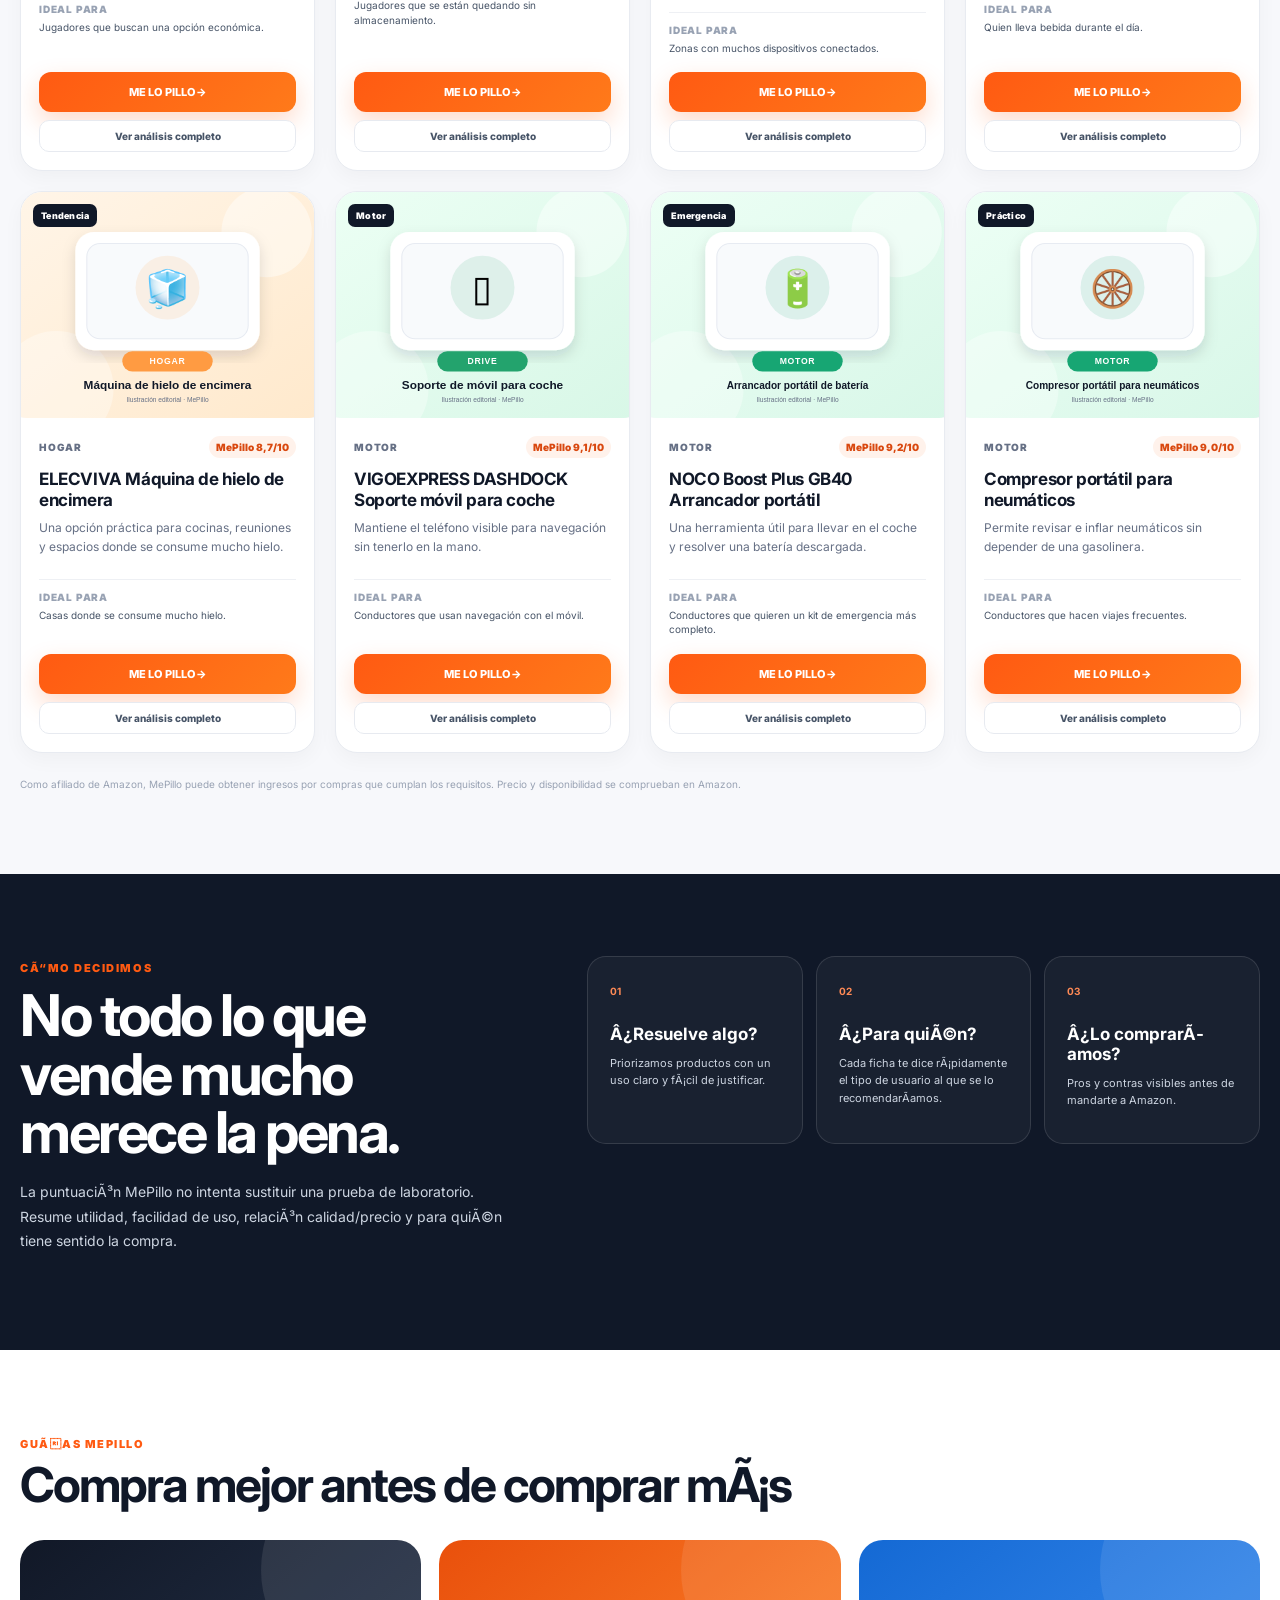
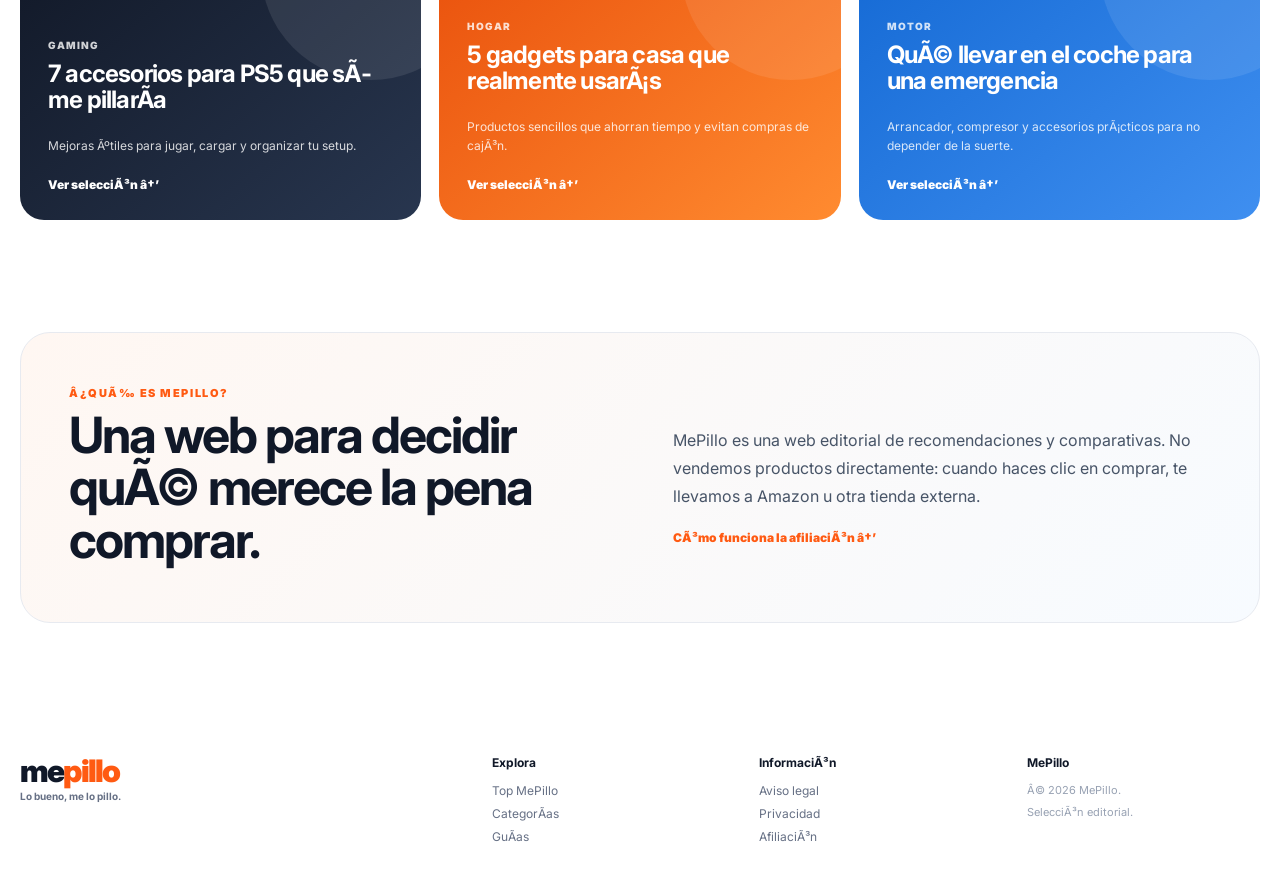
==== commit bcf79506: "Fix product page encoding and affiliate message" ====
--- a/docs/index.html
+++ b/docs/index.html
@@ -1,23 +1,23 @@
-<!doctype html>
+﻿<!doctype html>
 <html lang="es">
 <head>
   <meta charset="utf-8">
   <meta name="viewport" content="width=device-width,initial-scale=1">
-  <meta name="description" content="MePillo selecciona productos de tecnología, gaming, hogar, motor y deporte que realmente merecen la pena.">
+  <meta name="description" content="MePillo selecciona productos de tecnologÃ­a, gaming, hogar, motor y deporte que realmente merecen la pena.">
   <title>MePillo | Menos ruido. Mejores compras.</title>
   <link rel="preconnect" href="https://fonts.googleapis.com">
   <link rel="preconnect" href="https://fonts.gstatic.com" crossorigin>
   <link href="https://fonts.googleapis.com/css2?family=Inter:wght@400;500;600;700;800;900&display=swap" rel="stylesheet">
-  <link rel="stylesheet" href="styles.css?v=9">
+  <link rel="stylesheet" href="styles.css?v=10">
 </head>
 <body>
-  <div class="topbar">Selección editorial independiente · Los enlaces de compra pueden ser de afiliado</div>
+  <div class="topbar">Elegimos productos que de verdad merecen la pena. Algunos enlaces son de afiliado, sin coste extra para ti.</div>
   <header class="site-header">
     <div class="container nav-wrap">
       <a class="brand" href="#inicio" aria-label="MePillo inicio"><span class="brand-main">me<span>pillo</span></span><small>Lo bueno, me lo pillo.</small></a>
-      <form class="search" id="searchForm"><input id="searchInput" type="search" placeholder="Busca productos, categorías, marcas..." aria-label="Buscar productos"><button type="submit" aria-label="Buscar">⌕</button></form>
-      <button class="menu-btn" id="menuBtn" aria-label="Abrir menú" aria-expanded="false">☰</button>
-      <nav class="main-nav" id="mainNav"><a href="#inicio">Inicio</a><a href="#categorias">Categorías</a><a href="#destacados">Selección</a><a href="#guias">Guías</a><a href="#sobre">Sobre nosotros</a></nav>
+      <form class="search" id="searchForm"><input id="searchInput" type="search" placeholder="Busca productos, categorÃ­as, marcas..." aria-label="Buscar productos"><button type="submit" aria-label="Buscar">âŒ•</button></form>
+      <button class="menu-btn" id="menuBtn" aria-label="Abrir menÃº" aria-expanded="false">â˜°</button>
+      <nav class="main-nav" id="mainNav"><a href="#inicio">Inicio</a><a href="#categorias">CategorÃ­as</a><a href="#destacados">SelecciÃ³n</a><a href="#guias">GuÃ­as</a><a href="#sobre">Sobre nosotros</a></nav>
     </div>
   </header>
 
@@ -25,11 +25,11 @@
     <section class="hero-v7">
       <div class="container hero-v7-grid">
         <div class="hero-v7-copy">
-          <span class="eyebrow">M E P I L L O · S E L E C C I Ó N</span>
+          <span class="eyebrow">M E P I L L O Â· S E L E C C I Ã“ N</span>
           <h1>Menos ruido.<br><span>Mejores compras.</span></h1>
-          <p>Filtramos productos útiles y te contamos lo importante sin convertir cada compra en una investigación de dos horas.</p>
-          <div class="hero-actions"><a class="primary-btn" href="#top-mepillo">Ver Top MePillo →</a><a class="secondary-btn" href="#categorias">Explorar categorías</a></div>
-          <div class="hero-stats"><div><strong>30</strong><span>productos seleccionados</span></div><div><strong>5</strong><span>categorías principales</span></div><div><strong>10/10</strong><span>criterio MePillo</span></div></div>
+          <p>Filtramos productos Ãºtiles y te contamos lo importante sin convertir cada compra en una investigaciÃ³n de dos horas.</p>
+          <div class="hero-actions"><a class="primary-btn" href="#top-mepillo">Ver Top MePillo â†’</a><a class="secondary-btn" href="#categorias">Explorar categorÃ­as</a></div>
+          <div class="hero-stats"><div><strong>30</strong><span>productos seleccionados</span></div><div><strong>5</strong><span>categorÃ­as principales</span></div><div><strong>10/10</strong><span>criterio MePillo</span></div></div>
         </div>
         <div class="hero-v7-visual" aria-hidden="true">
           <div class="visual-label">TOP PICKS</div>
@@ -41,22 +41,23 @@
       </div>
     </section>
 
-    <section class="trust-strip"><div class="container trust-grid"><div><span>01</span><strong>Sin precios inventados</strong><small>Comprueba el precio final directamente en Amazon.</small></div><div><span>02</span><strong>Opinión editorial</strong><small>Puntuación, pros, contras e ideal para cada producto.</small></div><div><span>03</span><strong>Decisión rápida</strong><small>Lo útil primero, sin fichas interminables.</small></div></div></section>
+    <section class="trust-strip"><div class="container trust-grid"><div><span>01</span><strong>Sin precios inventados</strong><small>Comprueba el precio final directamente en Amazon.</small></div><div><span>02</span><strong>OpiniÃ³n editorial</strong><small>PuntuaciÃ³n, pros, contras e ideal para cada producto.</small></div><div><span>03</span><strong>DecisiÃ³n rÃ¡pida</strong><small>Lo Ãºtil primero, sin fichas interminables.</small></div></div></section>
 
-    <section class="section top-picks-section" id="top-mepillo"><div class="container"><div class="section-head"><div><span class="section-kicker">TOP MEPILLO</span><h2>Los 5 que pondríamos primero en la cesta</h2></div><p class="section-intro">Nuestros mejor puntuados ahora mismo. Entra en cada ficha para ver por qué tiene sentido y para quién.</p></div><div class="top-picks" id="topPicks"></div></div></section>
+    <section class="section top-picks-section" id="top-mepillo"><div class="container"><div class="section-head"><div><span class="section-kicker">TOP MEPILLO</span><h2>Los 5 que pondrÃ­amos primero en la cesta</h2></div><p class="section-intro">Nuestros mejor puntuados ahora mismo. Entra en cada ficha para ver por quÃ© tiene sentido y para quiÃ©n.</p></div><div class="top-picks" id="topPicks"></div></div></section>
 
-    <section class="section categories-v7" id="categorias"><div class="container"><div class="section-head"><div><span class="section-kicker">EXPLORA POR CATEGORÍA</span><h2>Encuentra lo que te interesa</h2></div><p class="section-intro">Cinco áreas, una misma idea: comprar con más criterio y menos vueltas.</p></div><div class="category-grid-v7"><a href="categoria.html?cat=Tecnología" class="category-v7 tech"><span>01</span><div><b>Tecnología</b><small>Accesorios, móviles, almacenamiento y streaming.</small></div><i>→</i></a><a href="categoria.html?cat=Gaming" class="category-v7 gaming"><span>02</span><div><b>Gaming</b><small>Periféricos, audio y mejoras para tu setup.</small></div><i>→</i></a><a href="categoria.html?cat=Hogar" class="category-v7 home"><span>03</span><div><b>Hogar</b><small>Gadgets útiles para el día a día.</small></div><i>→</i></a><a href="categoria.html?cat=Motor" class="category-v7 motor"><span>04</span><div><b>Motor</b><small>Accesorios prácticos y equipo de emergencia.</small></div><i>→</i></a><a href="categoria.html?cat=Deporte" class="category-v7 sport"><span>05</span><div><b>Deporte</b><small>Actividad, recuperación y entrenamiento.</small></div><i>→</i></a></div></div></section>
+    <section class="section categories-v7" id="categorias"><div class="container"><div class="section-head"><div><span class="section-kicker">EXPLORA POR CATEGORÃA</span><h2>Encuentra lo que te interesa</h2></div><p class="section-intro">Cinco Ã¡reas, una misma idea: comprar con mÃ¡s criterio y menos vueltas.</p></div><div class="category-grid-v7"><a href="categoria.html?cat=TecnologÃ­a" class="category-v7 tech"><span>01</span><div><b>TecnologÃ­a</b><small>Accesorios, mÃ³viles, almacenamiento y streaming.</small></div><i>â†’</i></a><a href="categoria.html?cat=Gaming" class="category-v7 gaming"><span>02</span><div><b>Gaming</b><small>PerifÃ©ricos, audio y mejoras para tu setup.</small></div><i>â†’</i></a><a href="categoria.html?cat=Hogar" class="category-v7 home"><span>03</span><div><b>Hogar</b><small>Gadgets Ãºtiles para el dÃ­a a dÃ­a.</small></div><i>â†’</i></a><a href="categoria.html?cat=Motor" class="category-v7 motor"><span>04</span><div><b>Motor</b><small>Accesorios prÃ¡cticos y equipo de emergencia.</small></div><i>â†’</i></a><a href="categoria.html?cat=Deporte" class="category-v7 sport"><span>05</span><div><b>Deporte</b><small>Actividad, recuperaciÃ³n y entrenamiento.</small></div><i>â†’</i></a></div></div></section>
 
-    <section class="section products-section" id="destacados"><div class="container"><div class="section-head"><div><span class="section-kicker">SELECCIÓN MEPILLO</span><h2>Productos destacados</h2></div><div class="head-actions"><span id="resultCount" class="result-count"></span><button id="showAllBtn" class="text-btn">Ver todos →</button></div></div><div class="filter-chips"><button class="chip active" data-category="Todos">Todos</button><button class="chip" data-category="Tecnología">Tecnología</button><button class="chip" data-category="Gaming">Gaming</button><button class="chip" data-category="Hogar">Hogar</button><button class="chip" data-category="Motor">Motor</button><button class="chip" data-category="Deporte">Deporte</button></div><div class="product-grid" id="productGrid"></div><p class="affiliate-note">Como afiliado de Amazon, MePillo puede obtener ingresos por compras que cumplan los requisitos. Precio y disponibilidad se comprueban en Amazon.</p></div></section>
+    <section class="section products-section" id="destacados"><div class="container"><div class="section-head"><div><span class="section-kicker">SELECCIÃ“N MEPILLO</span><h2>Productos destacados</h2></div><div class="head-actions"><span id="resultCount" class="result-count"></span><button id="showAllBtn" class="text-btn">Ver todos â†’</button></div></div><div class="filter-chips"><button class="chip active" data-category="Todos">Todos</button><button class="chip" data-category="TecnologÃ­a">TecnologÃ­a</button><button class="chip" data-category="Gaming">Gaming</button><button class="chip" data-category="Hogar">Hogar</button><button class="chip" data-category="Motor">Motor</button><button class="chip" data-category="Deporte">Deporte</button></div><div class="product-grid" id="productGrid"></div><p class="affiliate-note">Como afiliado de Amazon, MePillo puede obtener ingresos por compras que cumplan los requisitos. Precio y disponibilidad se comprueban en Amazon.</p></div></section>
 
-    <section class="section method-v7"><div class="container method-grid"><div><span class="section-kicker">CÓMO DECIDIMOS</span><h2>No todo lo que vende mucho merece la pena.</h2><p>La puntuación MePillo no intenta sustituir una prueba de laboratorio. Resume utilidad, facilidad de uso, relación calidad/precio y para quién tiene sentido la compra.</p></div><div class="method-cards"><article><b>01</b><h3>¿Resuelve algo?</h3><p>Priorizamos productos con un uso claro y fácil de justificar.</p></article><article><b>02</b><h3>¿Para quién?</h3><p>Cada ficha te dice rápidamente el tipo de usuario al que se lo recomendaríamos.</p></article><article><b>03</b><h3>¿Lo compraríamos?</h3><p>Pros y contras visibles antes de mandarte a Amazon.</p></article></div></div></section>
+    <section class="section method-v7"><div class="container method-grid"><div><span class="section-kicker">CÃ“MO DECIDIMOS</span><h2>No todo lo que vende mucho merece la pena.</h2><p>La puntuaciÃ³n MePillo no intenta sustituir una prueba de laboratorio. Resume utilidad, facilidad de uso, relaciÃ³n calidad/precio y para quiÃ©n tiene sentido la compra.</p></div><div class="method-cards"><article><b>01</b><h3>Â¿Resuelve algo?</h3><p>Priorizamos productos con un uso claro y fÃ¡cil de justificar.</p></article><article><b>02</b><h3>Â¿Para quiÃ©n?</h3><p>Cada ficha te dice rÃ¡pidamente el tipo de usuario al que se lo recomendarÃ­amos.</p></article><article><b>03</b><h3>Â¿Lo comprarÃ­amos?</h3><p>Pros y contras visibles antes de mandarte a Amazon.</p></article></div></div></section>
 
-    <section class="section guides-v7" id="guias"><div class="container"><div class="section-head"><div><span class="section-kicker">GUÍAS MEPILLO</span><h2>Compra mejor antes de comprar más</h2></div></div><div class="guide-grid"><article class="guide-card guide-dark"><span>Gaming</span><h3>7 accesorios para PS5 que sí me pillaría</h3><p>Mejoras útiles para jugar, cargar y organizar tu setup.</p><a href="categoria.html?cat=Gaming">Ver selección →</a></article><article class="guide-card guide-orange"><span>Hogar</span><h3>5 gadgets para casa que realmente usarás</h3><p>Productos sencillos que ahorran tiempo y evitan compras de cajón.</p><a href="categoria.html?cat=Hogar">Ver selección →</a></article><article class="guide-card guide-blue"><span>Motor</span><h3>Qué llevar en el coche para una emergencia</h3><p>Arrancador, compresor y accesorios prácticos para no depender de la suerte.</p><a href="categoria.html?cat=Motor">Ver selección →</a></article></div></div></section>
+    <section class="section guides-v7" id="guias"><div class="container"><div class="section-head"><div><span class="section-kicker">GUÃAS MEPILLO</span><h2>Compra mejor antes de comprar mÃ¡s</h2></div></div><div class="guide-grid"><article class="guide-card guide-dark"><span>Gaming</span><h3>7 accesorios para PS5 que sÃ­ me pillarÃ­a</h3><p>Mejoras Ãºtiles para jugar, cargar y organizar tu setup.</p><a href="categoria.html?cat=Gaming">Ver selecciÃ³n â†’</a></article><article class="guide-card guide-orange"><span>Hogar</span><h3>5 gadgets para casa que realmente usarÃ¡s</h3><p>Productos sencillos que ahorran tiempo y evitan compras de cajÃ³n.</p><a href="categoria.html?cat=Hogar">Ver selecciÃ³n â†’</a></article><article class="guide-card guide-blue"><span>Motor</span><h3>QuÃ© llevar en el coche para una emergencia</h3><p>Arrancador, compresor y accesorios prÃ¡cticos para no depender de la suerte.</p><a href="categoria.html?cat=Motor">Ver selecciÃ³n â†’</a></article></div></div></section>
 
-    <section class="section about" id="sobre"><div class="container about-v7"><div><span class="section-kicker">¿QUÉ ES MEPILLO?</span><h2>Una web para decidir qué merece la pena comprar.</h2></div><div><p>MePillo es una web editorial de recomendaciones y comparativas. No vendemos productos directamente: cuando haces clic en comprar, te llevamos a Amazon u otra tienda externa.</p><a href="legal.html#afiliacion">Cómo funciona la afiliación →</a></div></div></section>
+    <section class="section about" id="sobre"><div class="container about-v7"><div><span class="section-kicker">Â¿QUÃ‰ ES MEPILLO?</span><h2>Una web para decidir quÃ© merece la pena comprar.</h2></div><div><p>MePillo es una web editorial de recomendaciones y comparativas. No vendemos productos directamente: cuando haces clic en comprar, te llevamos a Amazon u otra tienda externa.</p><a href="legal.html#afiliacion">CÃ³mo funciona la afiliaciÃ³n â†’</a></div></div></section>
   </main>
 
-  <footer><div class="container footer-v4"><div class="brand footer-brand"><span class="brand-main">me<span>pillo</span></span><small>Lo bueno, me lo pillo.</small></div><div><strong>Explora</strong><a href="#top-mepillo">Top MePillo</a><a href="#categorias">Categorías</a><a href="#guias">Guías</a></div><div><strong>Información</strong><a href="legal.html">Aviso legal</a><a href="legal.html#privacidad">Privacidad</a><a href="legal.html#afiliacion">Afiliación</a></div><div><strong>MePillo</strong><p>© 2026 MePillo.</p><p>Selección editorial.</p></div></div></footer>
-  <script src="data.js?v=9"></script><script src="script.js?v=9"></script>
+  <footer><div class="container footer-v4"><div class="brand footer-brand"><span class="brand-main">me<span>pillo</span></span><small>Lo bueno, me lo pillo.</small></div><div><strong>Explora</strong><a href="#top-mepillo">Top MePillo</a><a href="#categorias">CategorÃ­as</a><a href="#guias">GuÃ­as</a></div><div><strong>InformaciÃ³n</strong><a href="legal.html">Aviso legal</a><a href="legal.html#privacidad">Privacidad</a><a href="legal.html#afiliacion">AfiliaciÃ³n</a></div><div><strong>MePillo</strong><p>Â© 2026 MePillo.</p><p>SelecciÃ³n editorial.</p></div></div></footer>
+  <script src="data.js?v=10"></script><script src="script.js?v=10"></script>
 </body>
 </html>
+
--- a/docs/styles.css
+++ b/docs/styles.css
@@ -24,3 +24,17 @@
 .product-image img,.top-pick-image img,.detail-visual img,.visual-card img{font-size:0;color:transparent}
 .detail-visual img{min-height:320px;background:#f7f8fb}
 @media(max-width:760px){.detail-visual img{min-height:220px}}
+
+/* ===== MePillo v10 — product page polish ===== */
+.product-page.section{padding-top:64px;padding-bottom:54px}
+.detail-cta-row{display:flex;align-items:center;gap:14px;flex-wrap:wrap;margin:20px 0 16px}
+.detail-cta-row .detail-buy{margin:0;min-width:210px}
+.detail-cta-row>span{font-size:11px;line-height:1.45;color:#98a2b3;max-width:190px}
+.detail-copy .affiliate-note{margin-top:14px;font-size:10px;line-height:1.5;color:#98a2b3}
+.related-section{padding-top:62px;padding-bottom:72px}
+.related-grid{grid-template-columns:repeat(4,minmax(0,1fr));align-items:stretch}
+.related-grid .product-card{height:100%}
+.related-grid .product-body{min-height:310px}
+@media(max-width:980px){.related-grid{grid-template-columns:repeat(2,minmax(0,1fr))}}
+@media(max-width:760px){.product-page.section{padding-top:42px;padding-bottom:42px}.detail-cta-row{align-items:stretch;flex-direction:column}.detail-cta-row .detail-buy{width:100%}.detail-cta-row>span{max-width:none}.related-section{padding-top:48px;padding-bottom:56px}}
+@media(max-width:560px){.related-grid{grid-template-columns:1fr}}
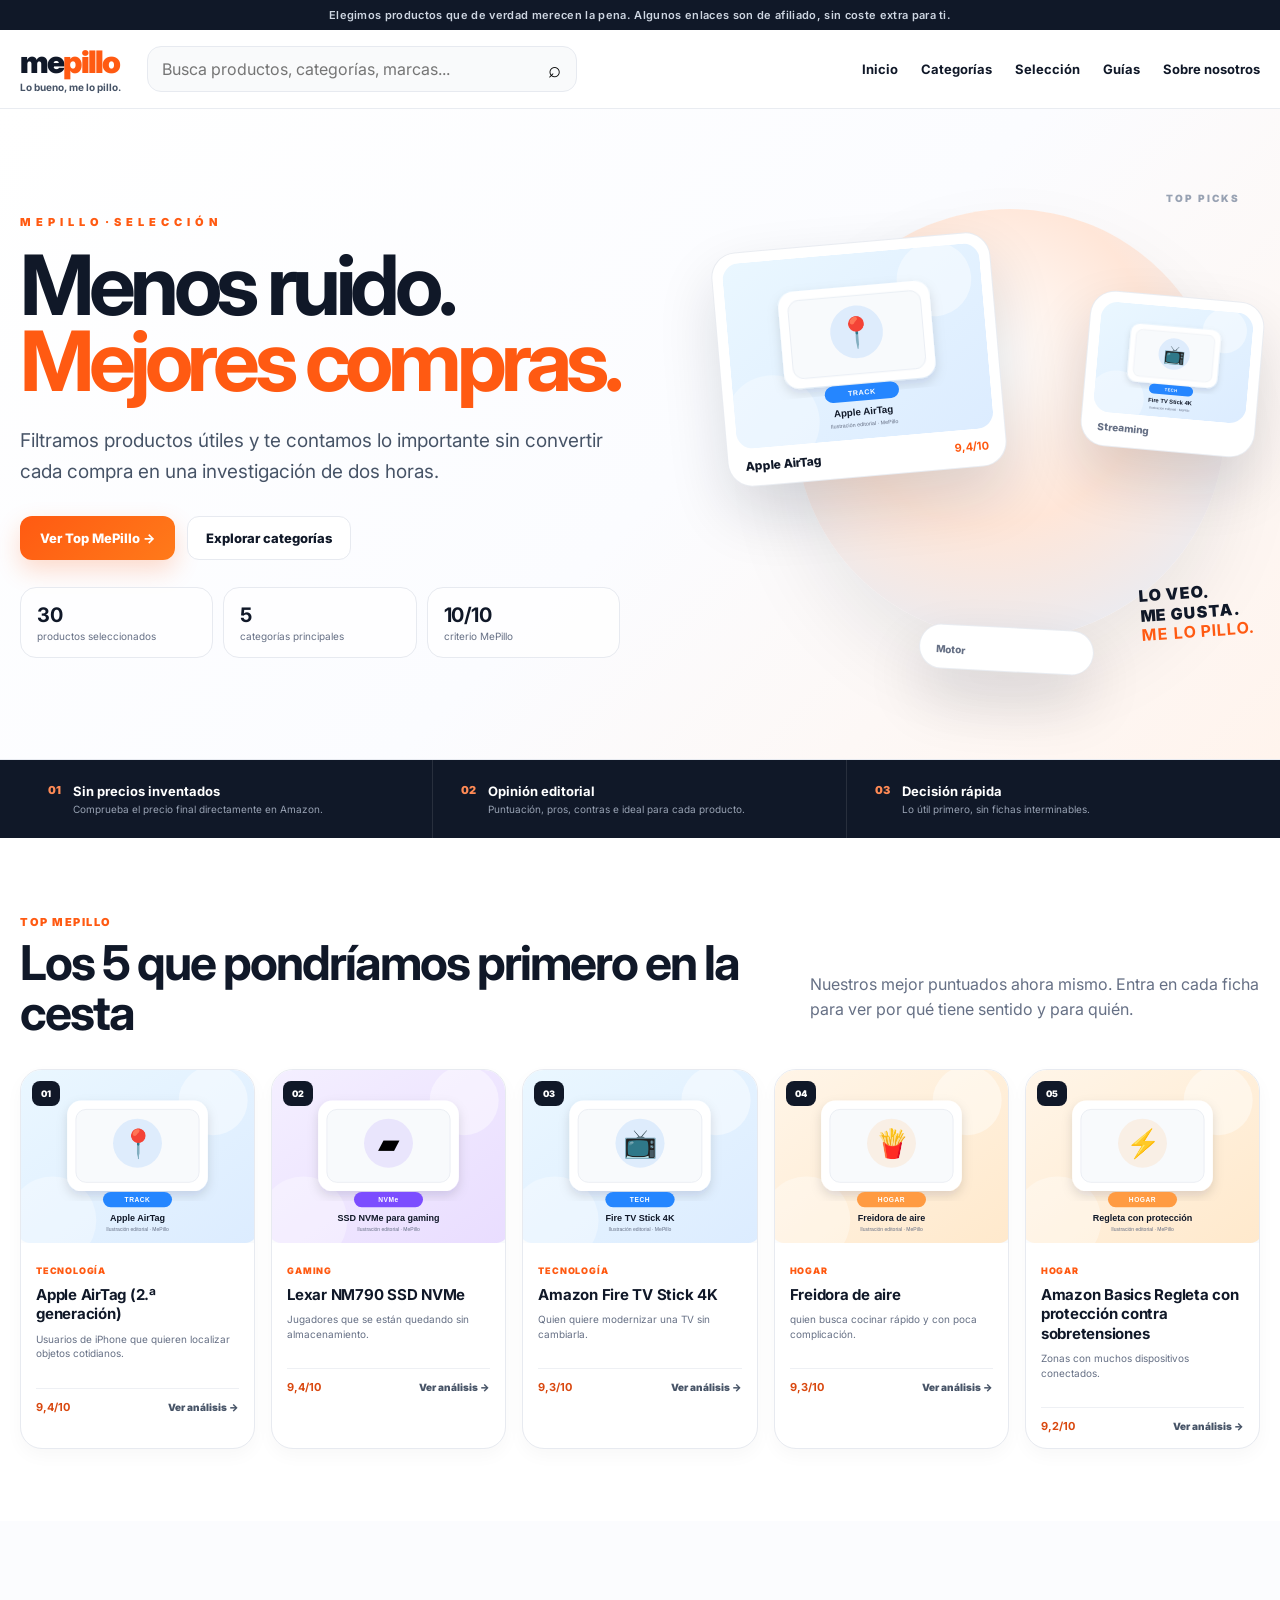
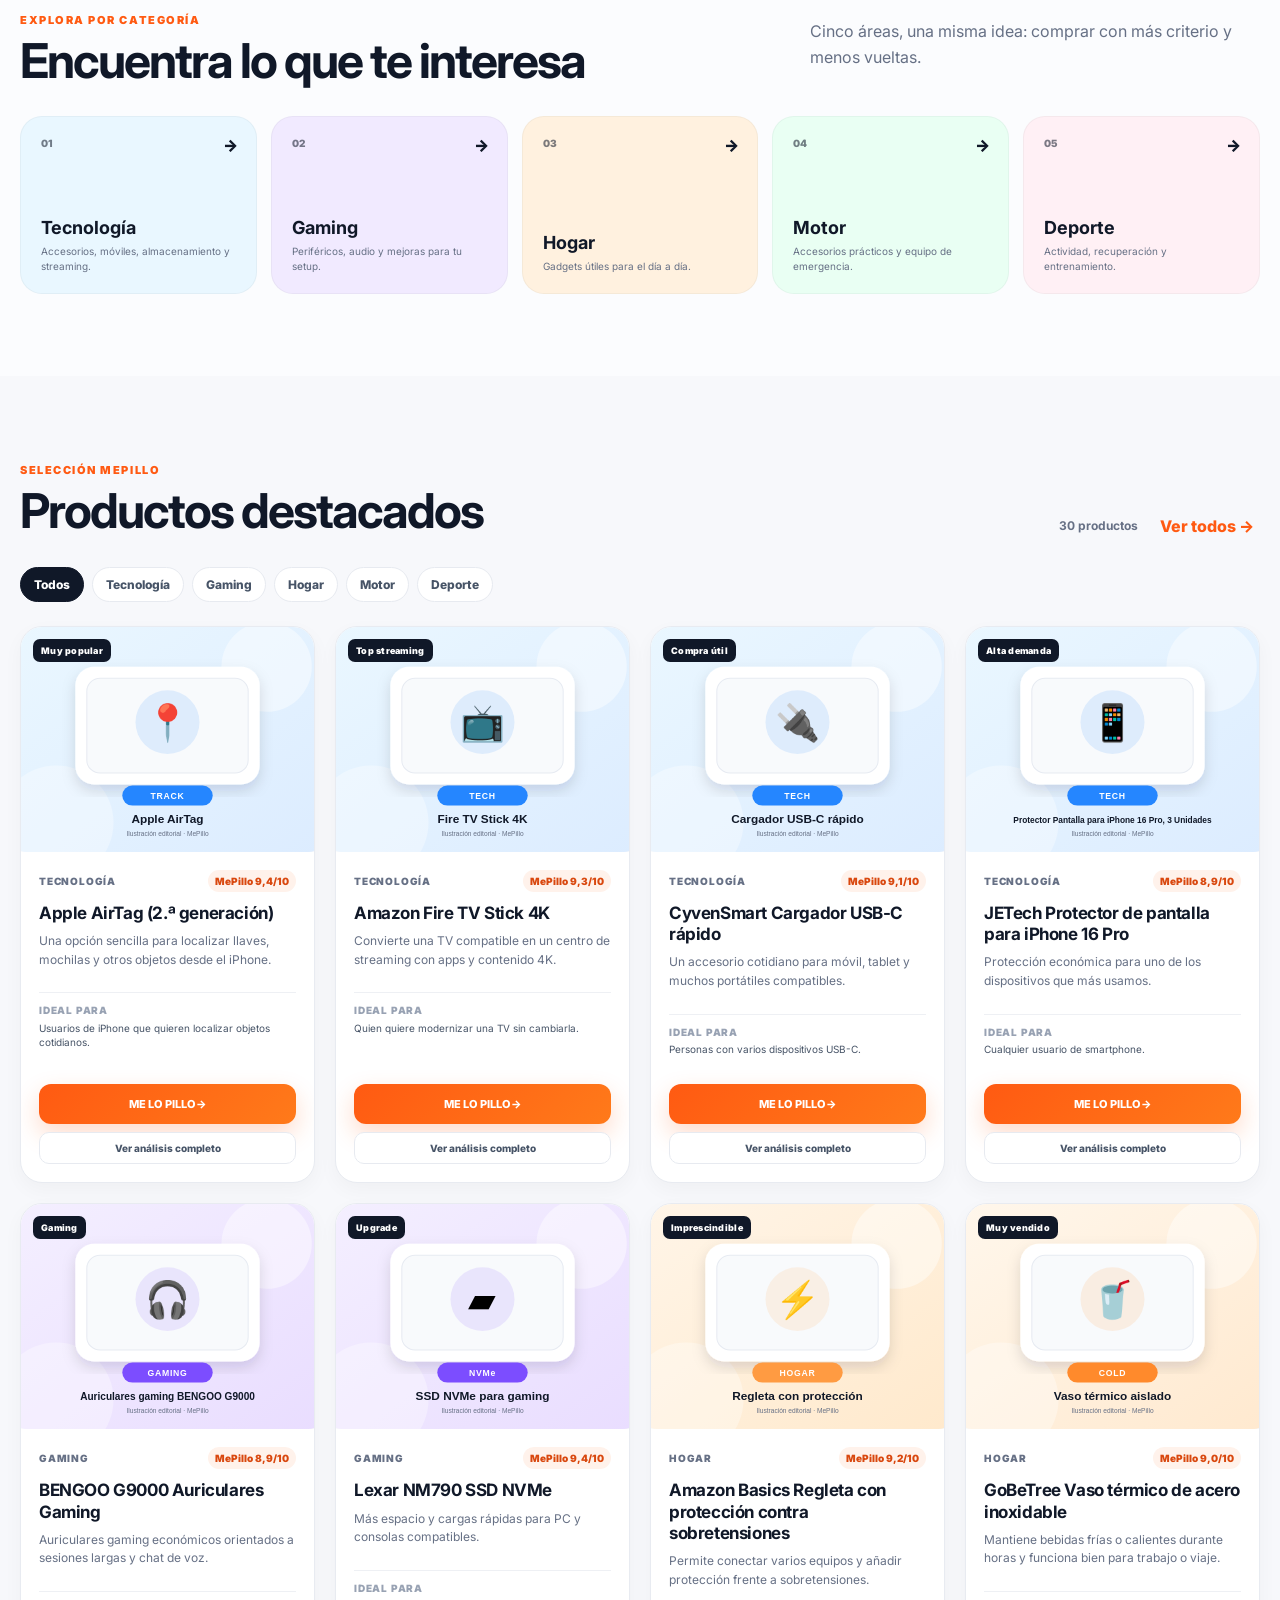
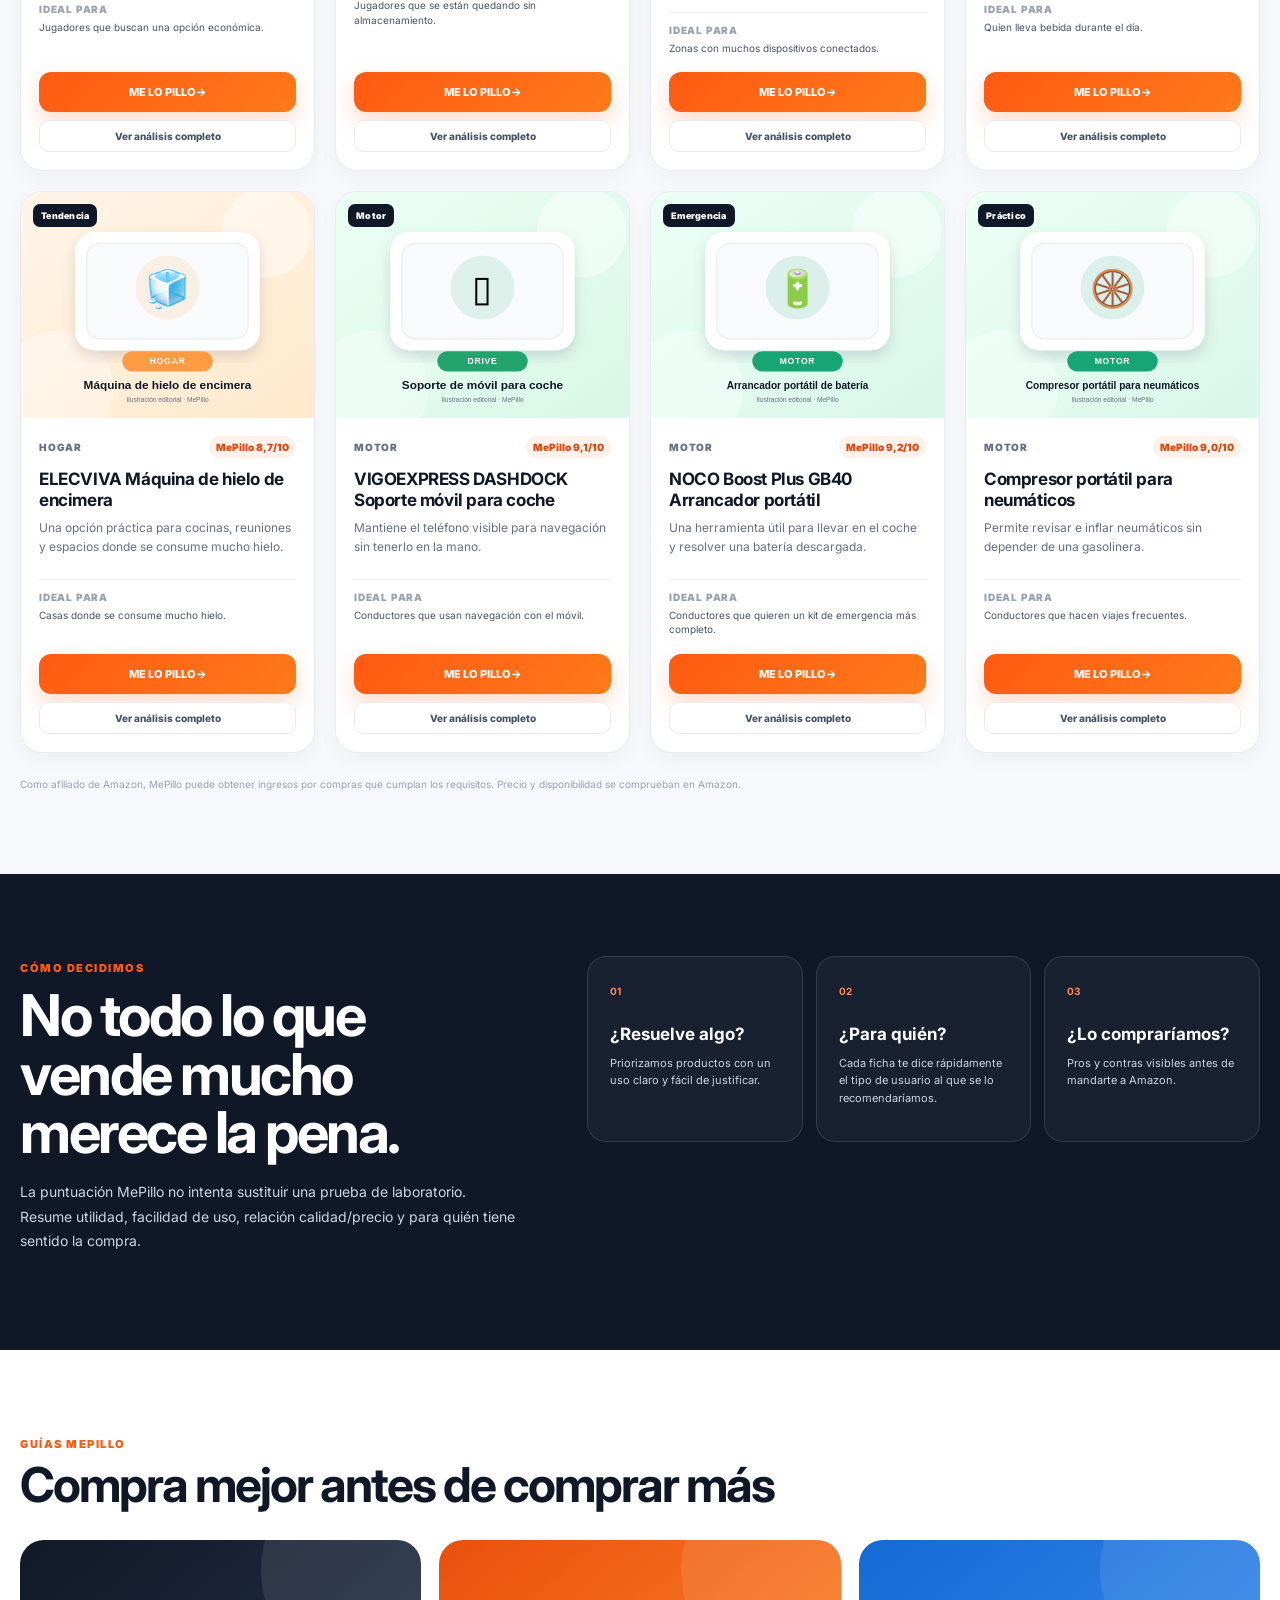
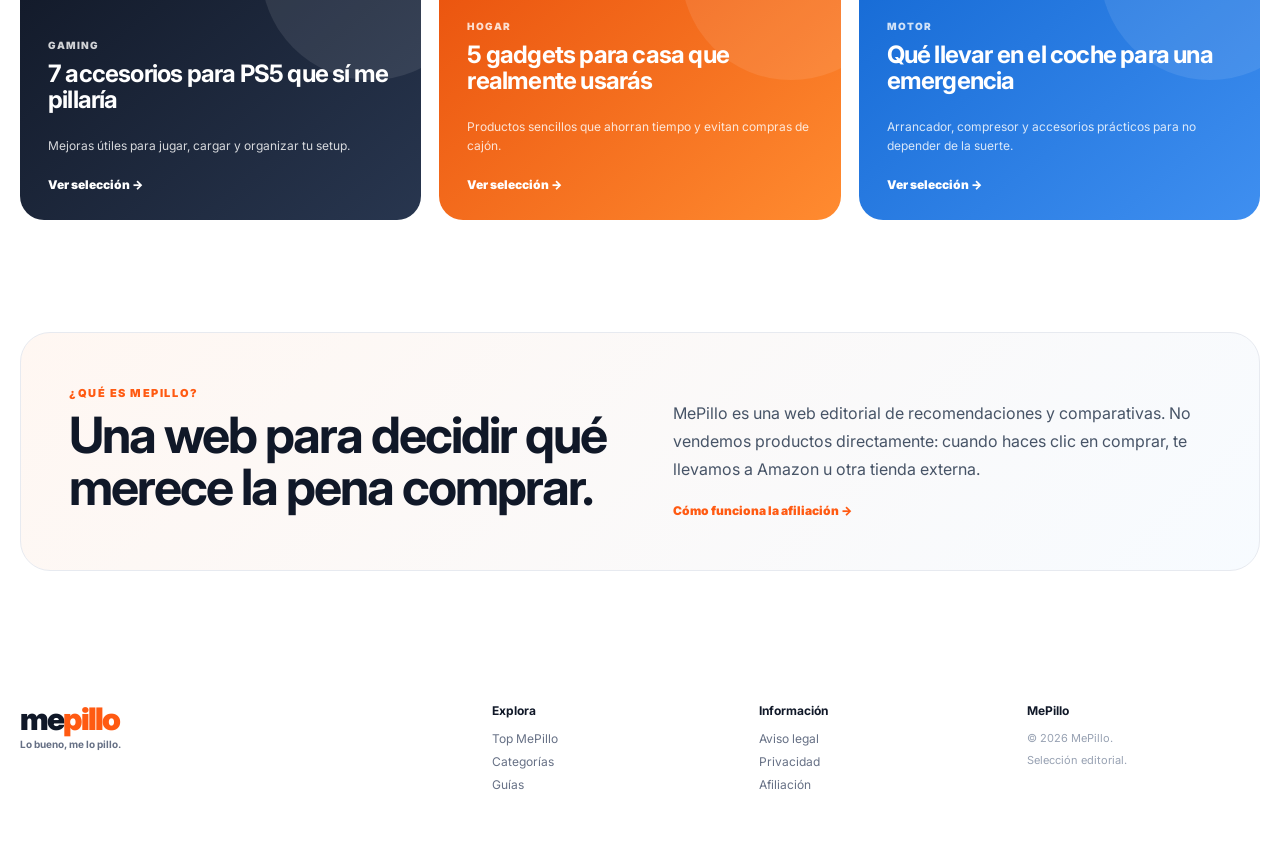
==== commit 20c305c6: "MePillo V11 fix UTF8 encoding" ====
--- a/docs/index.html
+++ b/docs/index.html
@@ -1,23 +1,23 @@
-﻿<!doctype html>
+<!doctype html>
 <html lang="es">
 <head>
   <meta charset="utf-8">
   <meta name="viewport" content="width=device-width,initial-scale=1">
-  <meta name="description" content="MePillo selecciona productos de tecnologÃ­a, gaming, hogar, motor y deporte que realmente merecen la pena.">
+  <meta name="description" content="MePillo selecciona productos de tecnología, gaming, hogar, motor y deporte que realmente merecen la pena.">
   <title>MePillo | Menos ruido. Mejores compras.</title>
   <link rel="preconnect" href="https://fonts.googleapis.com">
   <link rel="preconnect" href="https://fonts.gstatic.com" crossorigin>
   <link href="https://fonts.googleapis.com/css2?family=Inter:wght@400;500;600;700;800;900&display=swap" rel="stylesheet">
-  <link rel="stylesheet" href="styles.css?v=10">
+  <link rel="stylesheet" href="styles.css?v=11">
 </head>
 <body>
   <div class="topbar">Elegimos productos que de verdad merecen la pena. Algunos enlaces son de afiliado, sin coste extra para ti.</div>
   <header class="site-header">
     <div class="container nav-wrap">
       <a class="brand" href="#inicio" aria-label="MePillo inicio"><span class="brand-main">me<span>pillo</span></span><small>Lo bueno, me lo pillo.</small></a>
-      <form class="search" id="searchForm"><input id="searchInput" type="search" placeholder="Busca productos, categorÃ­as, marcas..." aria-label="Buscar productos"><button type="submit" aria-label="Buscar">âŒ•</button></form>
-      <button class="menu-btn" id="menuBtn" aria-label="Abrir menÃº" aria-expanded="false">â˜°</button>
-      <nav class="main-nav" id="mainNav"><a href="#inicio">Inicio</a><a href="#categorias">CategorÃ­as</a><a href="#destacados">SelecciÃ³n</a><a href="#guias">GuÃ­as</a><a href="#sobre">Sobre nosotros</a></nav>
+      <form class="search" id="searchForm"><input id="searchInput" type="search" placeholder="Busca productos, categorías, marcas..." aria-label="Buscar productos"><button type="submit" aria-label="Buscar">⌕</button></form>
+      <button class="menu-btn" id="menuBtn" aria-label="Abrir menú" aria-expanded="false">☰</button>
+      <nav class="main-nav" id="mainNav"><a href="#inicio">Inicio</a><a href="#categorias">Categorías</a><a href="#destacados">Selección</a><a href="#guias">Guías</a><a href="#sobre">Sobre nosotros</a></nav>
     </div>
   </header>
 
@@ -25,11 +25,11 @@
     <section class="hero-v7">
       <div class="container hero-v7-grid">
         <div class="hero-v7-copy">
-          <span class="eyebrow">M E P I L L O Â· S E L E C C I Ã“ N</span>
+          <span class="eyebrow">M E P I L L O · S E L E C C I Ó N</span>
           <h1>Menos ruido.<br><span>Mejores compras.</span></h1>
-          <p>Filtramos productos Ãºtiles y te contamos lo importante sin convertir cada compra en una investigaciÃ³n de dos horas.</p>
-          <div class="hero-actions"><a class="primary-btn" href="#top-mepillo">Ver Top MePillo â†’</a><a class="secondary-btn" href="#categorias">Explorar categorÃ­as</a></div>
-          <div class="hero-stats"><div><strong>30</strong><span>productos seleccionados</span></div><div><strong>5</strong><span>categorÃ­as principales</span></div><div><strong>10/10</strong><span>criterio MePillo</span></div></div>
+          <p>Filtramos productos útiles y te contamos lo importante sin convertir cada compra en una investigación de dos horas.</p>
+          <div class="hero-actions"><a class="primary-btn" href="#top-mepillo">Ver Top MePillo →</a><a class="secondary-btn" href="#categorias">Explorar categorías</a></div>
+          <div class="hero-stats"><div><strong>30</strong><span>productos seleccionados</span></div><div><strong>5</strong><span>categorías principales</span></div><div><strong>10/10</strong><span>criterio MePillo</span></div></div>
         </div>
         <div class="hero-v7-visual" aria-hidden="true">
           <div class="visual-label">TOP PICKS</div>
@@ -41,23 +41,22 @@
       </div>
     </section>
 
-    <section class="trust-strip"><div class="container trust-grid"><div><span>01</span><strong>Sin precios inventados</strong><small>Comprueba el precio final directamente en Amazon.</small></div><div><span>02</span><strong>OpiniÃ³n editorial</strong><small>PuntuaciÃ³n, pros, contras e ideal para cada producto.</small></div><div><span>03</span><strong>DecisiÃ³n rÃ¡pida</strong><small>Lo Ãºtil primero, sin fichas interminables.</small></div></div></section>
+    <section class="trust-strip"><div class="container trust-grid"><div><span>01</span><strong>Sin precios inventados</strong><small>Comprueba el precio final directamente en Amazon.</small></div><div><span>02</span><strong>Opinión editorial</strong><small>Puntuación, pros, contras e ideal para cada producto.</small></div><div><span>03</span><strong>Decisión rápida</strong><small>Lo útil primero, sin fichas interminables.</small></div></div></section>
 
-    <section class="section top-picks-section" id="top-mepillo"><div class="container"><div class="section-head"><div><span class="section-kicker">TOP MEPILLO</span><h2>Los 5 que pondrÃ­amos primero en la cesta</h2></div><p class="section-intro">Nuestros mejor puntuados ahora mismo. Entra en cada ficha para ver por quÃ© tiene sentido y para quiÃ©n.</p></div><div class="top-picks" id="topPicks"></div></div></section>
+    <section class="section top-picks-section" id="top-mepillo"><div class="container"><div class="section-head"><div><span class="section-kicker">TOP MEPILLO</span><h2>Los 5 que pondríamos primero en la cesta</h2></div><p class="section-intro">Nuestros mejor puntuados ahora mismo. Entra en cada ficha para ver por qué tiene sentido y para quién.</p></div><div class="top-picks" id="topPicks"></div></div></section>
 
-    <section class="section categories-v7" id="categorias"><div class="container"><div class="section-head"><div><span class="section-kicker">EXPLORA POR CATEGORÃA</span><h2>Encuentra lo que te interesa</h2></div><p class="section-intro">Cinco Ã¡reas, una misma idea: comprar con mÃ¡s criterio y menos vueltas.</p></div><div class="category-grid-v7"><a href="categoria.html?cat=TecnologÃ­a" class="category-v7 tech"><span>01</span><div><b>TecnologÃ­a</b><small>Accesorios, mÃ³viles, almacenamiento y streaming.</small></div><i>â†’</i></a><a href="categoria.html?cat=Gaming" class="category-v7 gaming"><span>02</span><div><b>Gaming</b><small>PerifÃ©ricos, audio y mejoras para tu setup.</small></div><i>â†’</i></a><a href="categoria.html?cat=Hogar" class="category-v7 home"><span>03</span><div><b>Hogar</b><small>Gadgets Ãºtiles para el dÃ­a a dÃ­a.</small></div><i>â†’</i></a><a href="categoria.html?cat=Motor" class="category-v7 motor"><span>04</span><div><b>Motor</b><small>Accesorios prÃ¡cticos y equipo de emergencia.</small></div><i>â†’</i></a><a href="categoria.html?cat=Deporte" class="category-v7 sport"><span>05</span><div><b>Deporte</b><small>Actividad, recuperaciÃ³n y entrenamiento.</small></div><i>â†’</i></a></div></div></section>
+    <section class="section categories-v7" id="categorias"><div class="container"><div class="section-head"><div><span class="section-kicker">EXPLORA POR CATEGORÍA</span><h2>Encuentra lo que te interesa</h2></div><p class="section-intro">Cinco áreas, una misma idea: comprar con más criterio y menos vueltas.</p></div><div class="category-grid-v7"><a href="categoria.html?cat=Tecnología" class="category-v7 tech"><span>01</span><div><b>Tecnología</b><small>Accesorios, móviles, almacenamiento y streaming.</small></div><i>→</i></a><a href="categoria.html?cat=Gaming" class="category-v7 gaming"><span>02</span><div><b>Gaming</b><small>Periféricos, audio y mejoras para tu setup.</small></div><i>→</i></a><a href="categoria.html?cat=Hogar" class="category-v7 home"><span>03</span><div><b>Hogar</b><small>Gadgets útiles para el día a día.</small></div><i>→</i></a><a href="categoria.html?cat=Motor" class="category-v7 motor"><span>04</span><div><b>Motor</b><small>Accesorios prácticos y equipo de emergencia.</small></div><i>→</i></a><a href="categoria.html?cat=Deporte" class="category-v7 sport"><span>05</span><div><b>Deporte</b><small>Actividad, recuperación y entrenamiento.</small></div><i>→</i></a></div></div></section>
 
-    <section class="section products-section" id="destacados"><div class="container"><div class="section-head"><div><span class="section-kicker">SELECCIÃ“N MEPILLO</span><h2>Productos destacados</h2></div><div class="head-actions"><span id="resultCount" class="result-count"></span><button id="showAllBtn" class="text-btn">Ver todos â†’</button></div></div><div class="filter-chips"><button class="chip active" data-category="Todos">Todos</button><button class="chip" data-category="TecnologÃ­a">TecnologÃ­a</button><button class="chip" data-category="Gaming">Gaming</button><button class="chip" data-category="Hogar">Hogar</button><button class="chip" data-category="Motor">Motor</button><button class="chip" data-category="Deporte">Deporte</button></div><div class="product-grid" id="productGrid"></div><p class="affiliate-note">Como afiliado de Amazon, MePillo puede obtener ingresos por compras que cumplan los requisitos. Precio y disponibilidad se comprueban en Amazon.</p></div></section>
+    <section class="section products-section" id="destacados"><div class="container"><div class="section-head"><div><span class="section-kicker">SELECCIÓN MEPILLO</span><h2>Productos destacados</h2></div><div class="head-actions"><span id="resultCount" class="result-count"></span><button id="showAllBtn" class="text-btn">Ver todos →</button></div></div><div class="filter-chips"><button class="chip active" data-category="Todos">Todos</button><button class="chip" data-category="Tecnología">Tecnología</button><button class="chip" data-category="Gaming">Gaming</button><button class="chip" data-category="Hogar">Hogar</button><button class="chip" data-category="Motor">Motor</button><button class="chip" data-category="Deporte">Deporte</button></div><div class="product-grid" id="productGrid"></div><p class="affiliate-note">Como afiliado de Amazon, MePillo puede obtener ingresos por compras que cumplan los requisitos. Precio y disponibilidad se comprueban en Amazon.</p></div></section>
 
-    <section class="section method-v7"><div class="container method-grid"><div><span class="section-kicker">CÃ“MO DECIDIMOS</span><h2>No todo lo que vende mucho merece la pena.</h2><p>La puntuaciÃ³n MePillo no intenta sustituir una prueba de laboratorio. Resume utilidad, facilidad de uso, relaciÃ³n calidad/precio y para quiÃ©n tiene sentido la compra.</p></div><div class="method-cards"><article><b>01</b><h3>Â¿Resuelve algo?</h3><p>Priorizamos productos con un uso claro y fÃ¡cil de justificar.</p></article><article><b>02</b><h3>Â¿Para quiÃ©n?</h3><p>Cada ficha te dice rÃ¡pidamente el tipo de usuario al que se lo recomendarÃ­amos.</p></article><article><b>03</b><h3>Â¿Lo comprarÃ­amos?</h3><p>Pros y contras visibles antes de mandarte a Amazon.</p></article></div></div></section>
+    <section class="section method-v7"><div class="container method-grid"><div><span class="section-kicker">CÓMO DECIDIMOS</span><h2>No todo lo que vende mucho merece la pena.</h2><p>La puntuación MePillo no intenta sustituir una prueba de laboratorio. Resume utilidad, facilidad de uso, relación calidad/precio y para quién tiene sentido la compra.</p></div><div class="method-cards"><article><b>01</b><h3>¿Resuelve algo?</h3><p>Priorizamos productos con un uso claro y fácil de justificar.</p></article><article><b>02</b><h3>¿Para quién?</h3><p>Cada ficha te dice rápidamente el tipo de usuario al que se lo recomendaríamos.</p></article><article><b>03</b><h3>¿Lo compraríamos?</h3><p>Pros y contras visibles antes de mandarte a Amazon.</p></article></div></div></section>
 
-    <section class="section guides-v7" id="guias"><div class="container"><div class="section-head"><div><span class="section-kicker">GUÃAS MEPILLO</span><h2>Compra mejor antes de comprar mÃ¡s</h2></div></div><div class="guide-grid"><article class="guide-card guide-dark"><span>Gaming</span><h3>7 accesorios para PS5 que sÃ­ me pillarÃ­a</h3><p>Mejoras Ãºtiles para jugar, cargar y organizar tu setup.</p><a href="categoria.html?cat=Gaming">Ver selecciÃ³n â†’</a></article><article class="guide-card guide-orange"><span>Hogar</span><h3>5 gadgets para casa que realmente usarÃ¡s</h3><p>Productos sencillos que ahorran tiempo y evitan compras de cajÃ³n.</p><a href="categoria.html?cat=Hogar">Ver selecciÃ³n â†’</a></article><article class="guide-card guide-blue"><span>Motor</span><h3>QuÃ© llevar en el coche para una emergencia</h3><p>Arrancador, compresor y accesorios prÃ¡cticos para no depender de la suerte.</p><a href="categoria.html?cat=Motor">Ver selecciÃ³n â†’</a></article></div></div></section>
+    <section class="section guides-v7" id="guias"><div class="container"><div class="section-head"><div><span class="section-kicker">GUÍAS MEPILLO</span><h2>Compra mejor antes de comprar más</h2></div></div><div class="guide-grid"><article class="guide-card guide-dark"><span>Gaming</span><h3>7 accesorios para PS5 que sí me pillaría</h3><p>Mejoras útiles para jugar, cargar y organizar tu setup.</p><a href="categoria.html?cat=Gaming">Ver selección →</a></article><article class="guide-card guide-orange"><span>Hogar</span><h3>5 gadgets para casa que realmente usarás</h3><p>Productos sencillos que ahorran tiempo y evitan compras de cajón.</p><a href="categoria.html?cat=Hogar">Ver selección →</a></article><article class="guide-card guide-blue"><span>Motor</span><h3>Qué llevar en el coche para una emergencia</h3><p>Arrancador, compresor y accesorios prácticos para no depender de la suerte.</p><a href="categoria.html?cat=Motor">Ver selección →</a></article></div></div></section>
 
-    <section class="section about" id="sobre"><div class="container about-v7"><div><span class="section-kicker">Â¿QUÃ‰ ES MEPILLO?</span><h2>Una web para decidir quÃ© merece la pena comprar.</h2></div><div><p>MePillo es una web editorial de recomendaciones y comparativas. No vendemos productos directamente: cuando haces clic en comprar, te llevamos a Amazon u otra tienda externa.</p><a href="legal.html#afiliacion">CÃ³mo funciona la afiliaciÃ³n â†’</a></div></div></section>
+    <section class="section about" id="sobre"><div class="container about-v7"><div><span class="section-kicker">¿QUÉ ES MEPILLO?</span><h2>Una web para decidir qué merece la pena comprar.</h2></div><div><p>MePillo es una web editorial de recomendaciones y comparativas. No vendemos productos directamente: cuando haces clic en comprar, te llevamos a Amazon u otra tienda externa.</p><a href="legal.html#afiliacion">Cómo funciona la afiliación →</a></div></div></section>
   </main>
 
-  <footer><div class="container footer-v4"><div class="brand footer-brand"><span class="brand-main">me<span>pillo</span></span><small>Lo bueno, me lo pillo.</small></div><div><strong>Explora</strong><a href="#top-mepillo">Top MePillo</a><a href="#categorias">CategorÃ­as</a><a href="#guias">GuÃ­as</a></div><div><strong>InformaciÃ³n</strong><a href="legal.html">Aviso legal</a><a href="legal.html#privacidad">Privacidad</a><a href="legal.html#afiliacion">AfiliaciÃ³n</a></div><div><strong>MePillo</strong><p>Â© 2026 MePillo.</p><p>SelecciÃ³n editorial.</p></div></div></footer>
-  <script src="data.js?v=10"></script><script src="script.js?v=10"></script>
+  <footer><div class="container footer-v4"><div class="brand footer-brand"><span class="brand-main">me<span>pillo</span></span><small>Lo bueno, me lo pillo.</small></div><div><strong>Explora</strong><a href="#top-mepillo">Top MePillo</a><a href="#categorias">Categorías</a><a href="#guias">Guías</a></div><div><strong>Información</strong><a href="legal.html">Aviso legal</a><a href="legal.html#privacidad">Privacidad</a><a href="legal.html#afiliacion">Afiliación</a></div><div><strong>MePillo</strong><p>© 2026 MePillo.</p><p>Selección editorial.</p></div></div></footer>
+  <script src="data.js?v=11"></script><script src="script.js?v=11"></script>
 </body>
 </html>
-
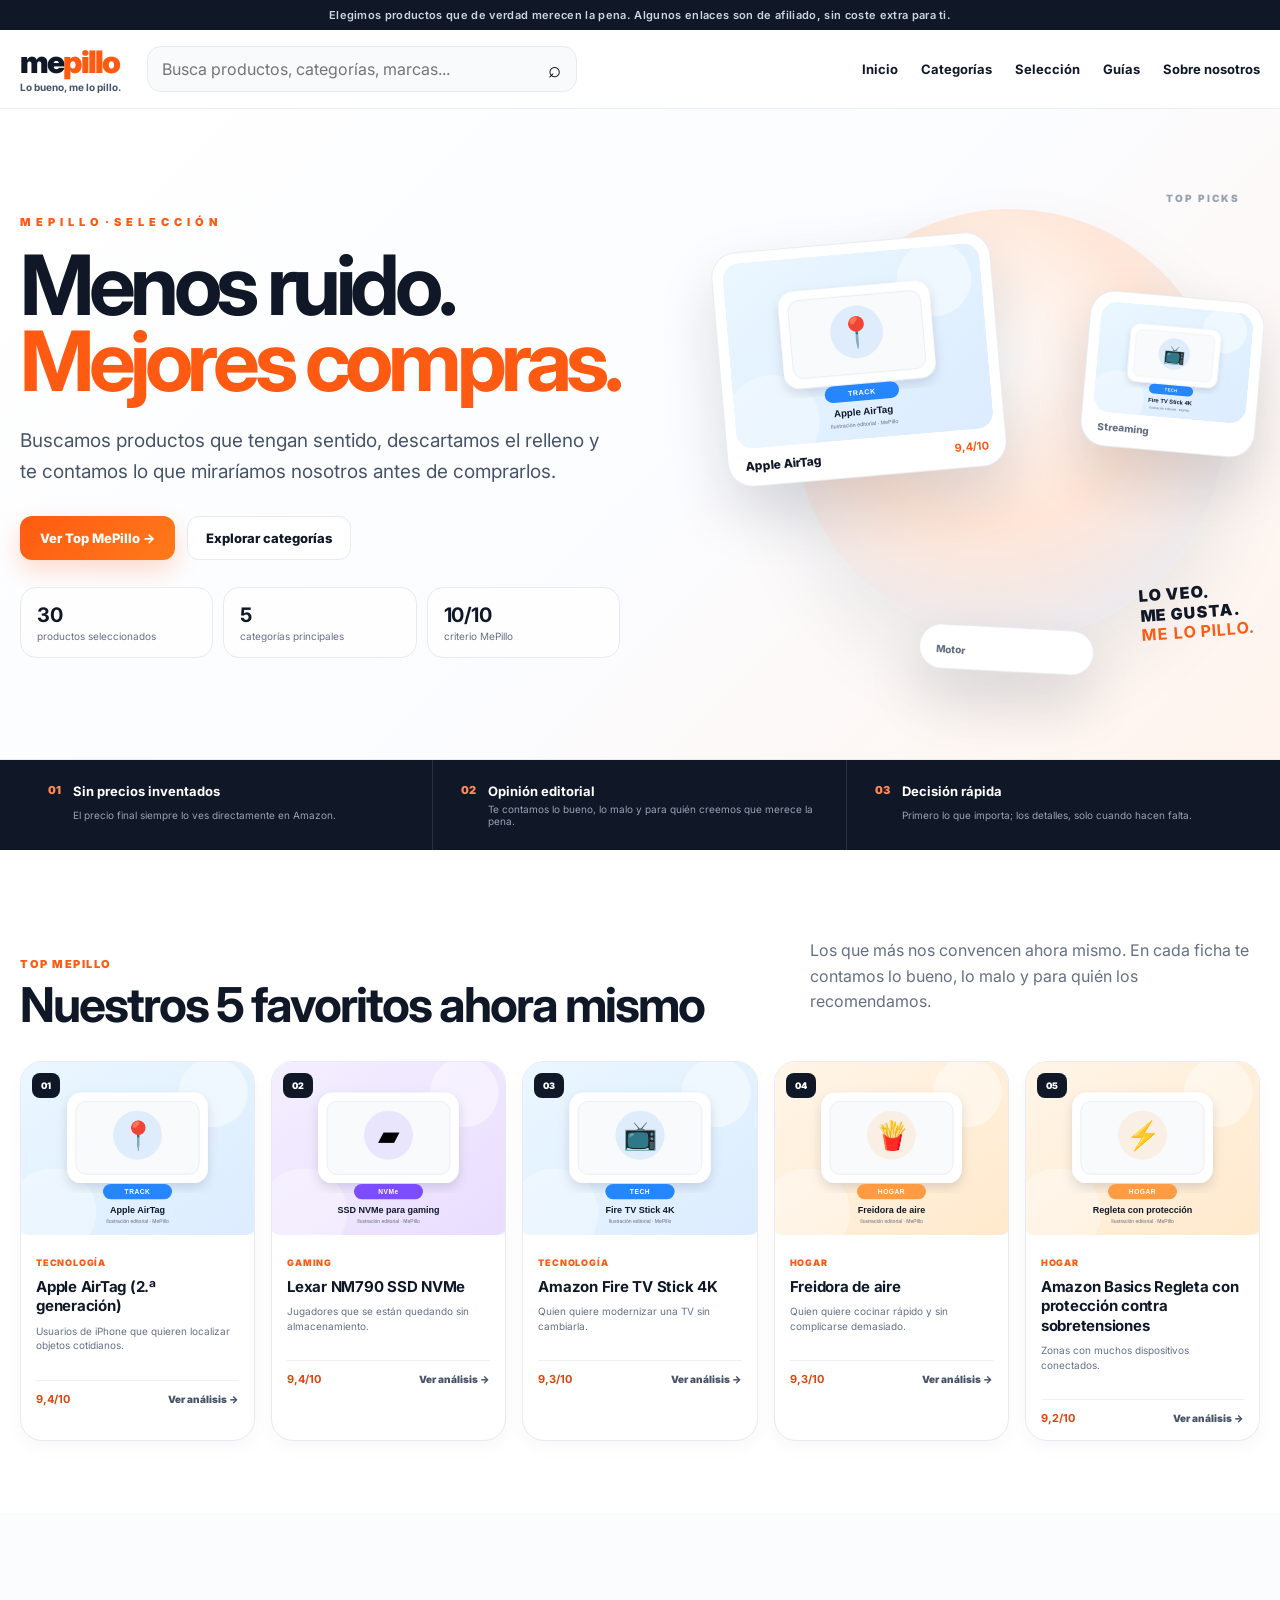
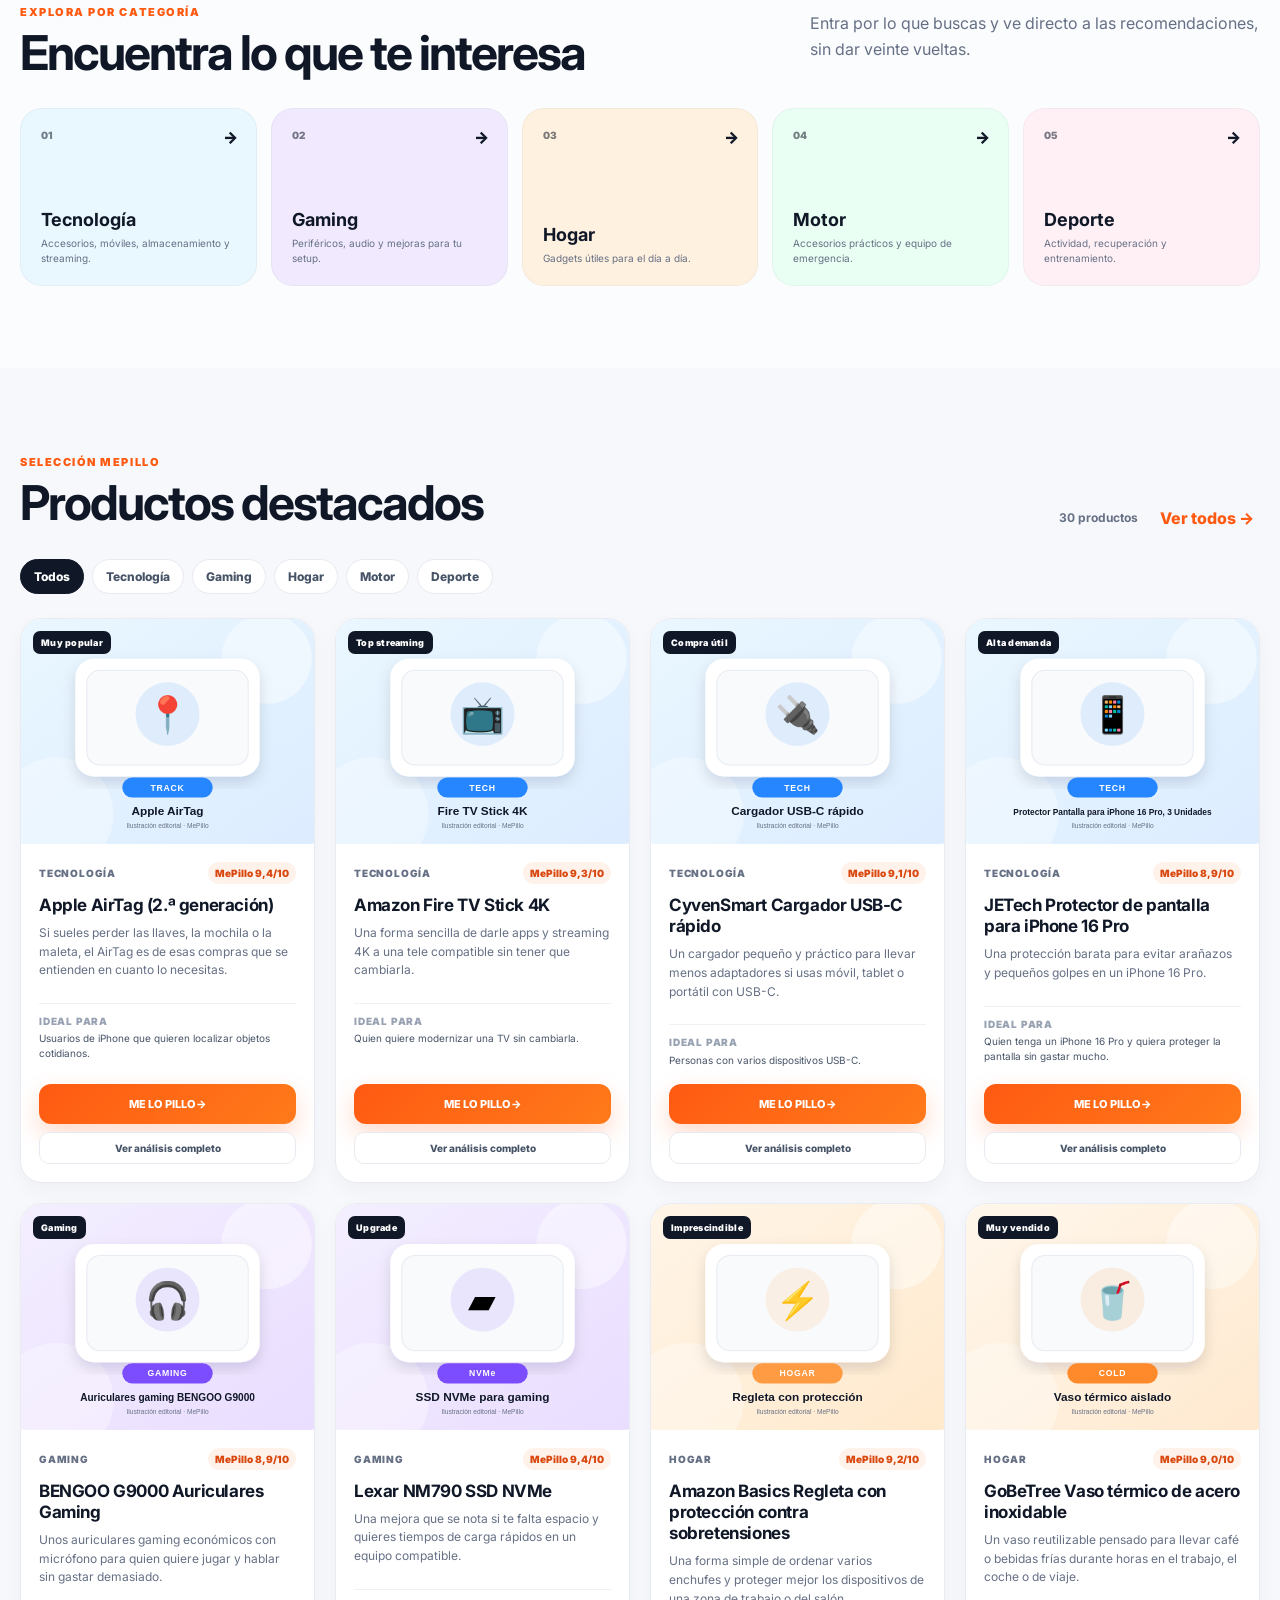
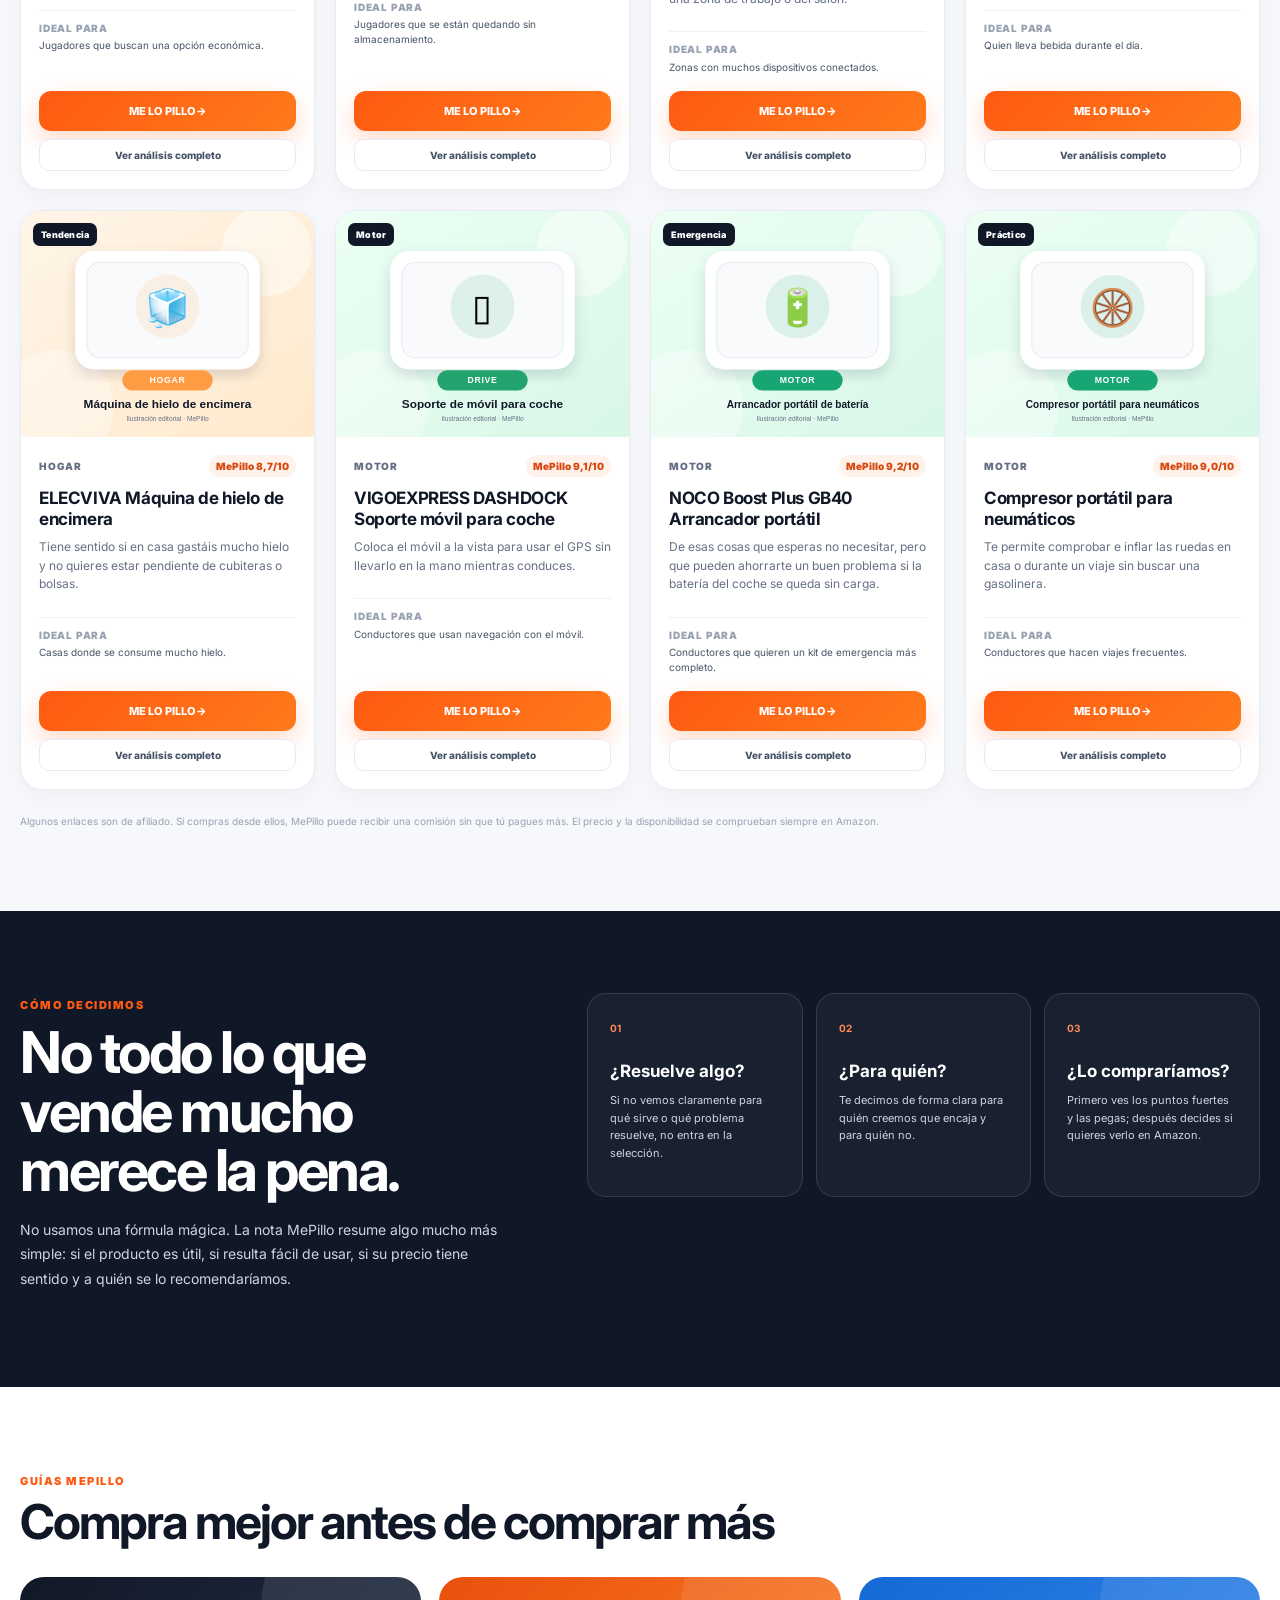
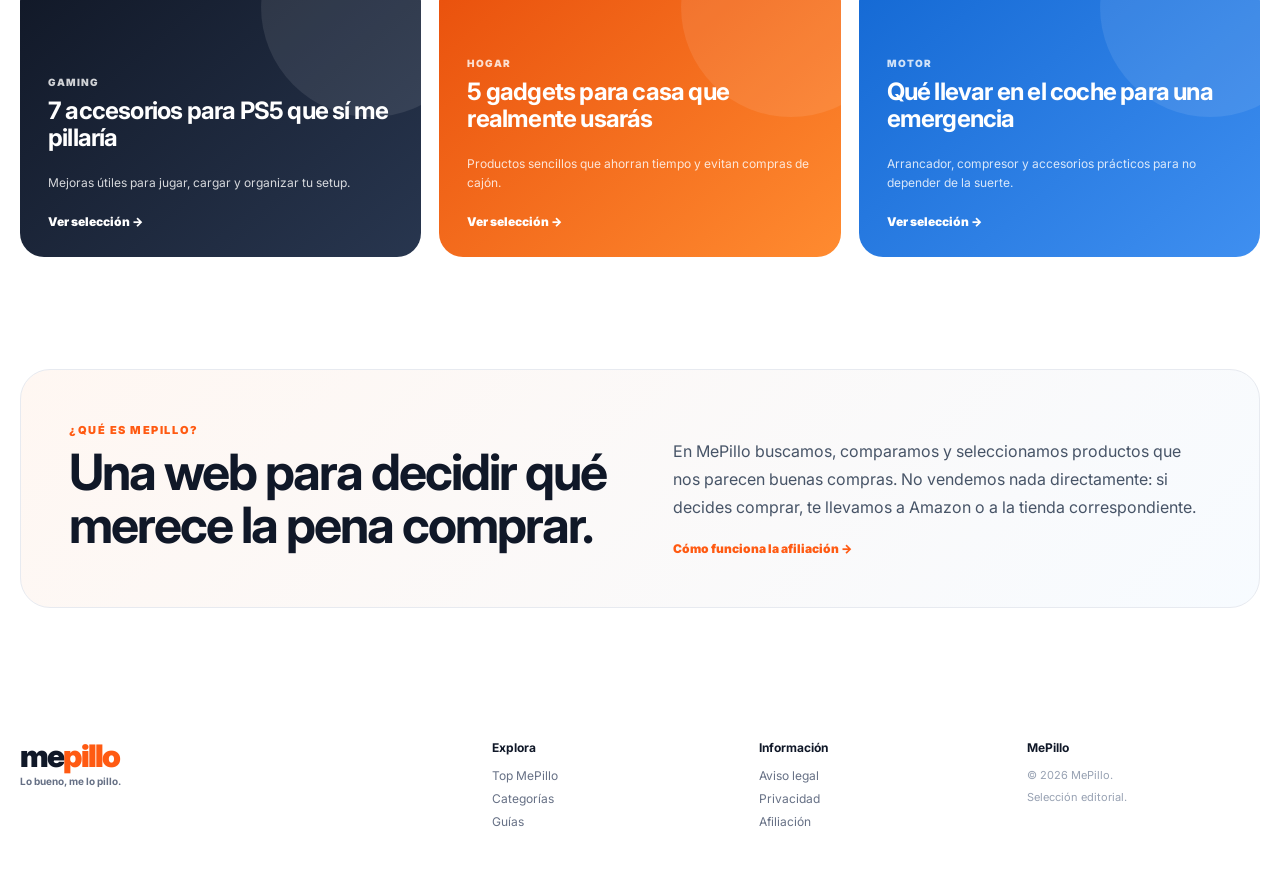
==== commit b073207a: "MePillo V12 humanize text and fix affiliate links" ====
--- a/docs/index.html
+++ b/docs/index.html
@@ -8,7 +8,7 @@
   <link rel="preconnect" href="https://fonts.googleapis.com">
   <link rel="preconnect" href="https://fonts.gstatic.com" crossorigin>
   <link href="https://fonts.googleapis.com/css2?family=Inter:wght@400;500;600;700;800;900&display=swap" rel="stylesheet">
-  <link rel="stylesheet" href="styles.css?v=11">
+  <link rel="stylesheet" href="styles.css?v=12">
 </head>
 <body>
   <div class="topbar">Elegimos productos que de verdad merecen la pena. Algunos enlaces son de afiliado, sin coste extra para ti.</div>
@@ -27,7 +27,7 @@
         <div class="hero-v7-copy">
           <span class="eyebrow">M E P I L L O · S E L E C C I Ó N</span>
           <h1>Menos ruido.<br><span>Mejores compras.</span></h1>
-          <p>Filtramos productos útiles y te contamos lo importante sin convertir cada compra en una investigación de dos horas.</p>
+          <p>Buscamos productos que tengan sentido, descartamos el relleno y te contamos lo que miraríamos nosotros antes de comprarlos.</p>
           <div class="hero-actions"><a class="primary-btn" href="#top-mepillo">Ver Top MePillo →</a><a class="secondary-btn" href="#categorias">Explorar categorías</a></div>
           <div class="hero-stats"><div><strong>30</strong><span>productos seleccionados</span></div><div><strong>5</strong><span>categorías principales</span></div><div><strong>10/10</strong><span>criterio MePillo</span></div></div>
         </div>
@@ -41,22 +41,22 @@
       </div>
     </section>
 
-    <section class="trust-strip"><div class="container trust-grid"><div><span>01</span><strong>Sin precios inventados</strong><small>Comprueba el precio final directamente en Amazon.</small></div><div><span>02</span><strong>Opinión editorial</strong><small>Puntuación, pros, contras e ideal para cada producto.</small></div><div><span>03</span><strong>Decisión rápida</strong><small>Lo útil primero, sin fichas interminables.</small></div></div></section>
+    <section class="trust-strip"><div class="container trust-grid"><div><span>01</span><strong>Sin precios inventados</strong><small>El precio final siempre lo ves directamente en Amazon.</small></div><div><span>02</span><strong>Opinión editorial</strong><small>Te contamos lo bueno, lo malo y para quién creemos que merece la pena.</small></div><div><span>03</span><strong>Decisión rápida</strong><small>Primero lo que importa; los detalles, solo cuando hacen falta.</small></div></div></section>
 
-    <section class="section top-picks-section" id="top-mepillo"><div class="container"><div class="section-head"><div><span class="section-kicker">TOP MEPILLO</span><h2>Los 5 que pondríamos primero en la cesta</h2></div><p class="section-intro">Nuestros mejor puntuados ahora mismo. Entra en cada ficha para ver por qué tiene sentido y para quién.</p></div><div class="top-picks" id="topPicks"></div></div></section>
+    <section class="section top-picks-section" id="top-mepillo"><div class="container"><div class="section-head"><div><span class="section-kicker">TOP MEPILLO</span><h2>Nuestros 5 favoritos ahora mismo</h2></div><p class="section-intro">Los que más nos convencen ahora mismo. En cada ficha te contamos lo bueno, lo malo y para quién los recomendamos.</p></div><div class="top-picks" id="topPicks"></div></div></section>
 
-    <section class="section categories-v7" id="categorias"><div class="container"><div class="section-head"><div><span class="section-kicker">EXPLORA POR CATEGORÍA</span><h2>Encuentra lo que te interesa</h2></div><p class="section-intro">Cinco áreas, una misma idea: comprar con más criterio y menos vueltas.</p></div><div class="category-grid-v7"><a href="categoria.html?cat=Tecnología" class="category-v7 tech"><span>01</span><div><b>Tecnología</b><small>Accesorios, móviles, almacenamiento y streaming.</small></div><i>→</i></a><a href="categoria.html?cat=Gaming" class="category-v7 gaming"><span>02</span><div><b>Gaming</b><small>Periféricos, audio y mejoras para tu setup.</small></div><i>→</i></a><a href="categoria.html?cat=Hogar" class="category-v7 home"><span>03</span><div><b>Hogar</b><small>Gadgets útiles para el día a día.</small></div><i>→</i></a><a href="categoria.html?cat=Motor" class="category-v7 motor"><span>04</span><div><b>Motor</b><small>Accesorios prácticos y equipo de emergencia.</small></div><i>→</i></a><a href="categoria.html?cat=Deporte" class="category-v7 sport"><span>05</span><div><b>Deporte</b><small>Actividad, recuperación y entrenamiento.</small></div><i>→</i></a></div></div></section>
+    <section class="section categories-v7" id="categorias"><div class="container"><div class="section-head"><div><span class="section-kicker">EXPLORA POR CATEGORÍA</span><h2>Encuentra lo que te interesa</h2></div><p class="section-intro">Entra por lo que buscas y ve directo a las recomendaciones, sin dar veinte vueltas.</p></div><div class="category-grid-v7"><a href="categoria.html?cat=Tecnología" class="category-v7 tech"><span>01</span><div><b>Tecnología</b><small>Accesorios, móviles, almacenamiento y streaming.</small></div><i>→</i></a><a href="categoria.html?cat=Gaming" class="category-v7 gaming"><span>02</span><div><b>Gaming</b><small>Periféricos, audio y mejoras para tu setup.</small></div><i>→</i></a><a href="categoria.html?cat=Hogar" class="category-v7 home"><span>03</span><div><b>Hogar</b><small>Gadgets útiles para el día a día.</small></div><i>→</i></a><a href="categoria.html?cat=Motor" class="category-v7 motor"><span>04</span><div><b>Motor</b><small>Accesorios prácticos y equipo de emergencia.</small></div><i>→</i></a><a href="categoria.html?cat=Deporte" class="category-v7 sport"><span>05</span><div><b>Deporte</b><small>Actividad, recuperación y entrenamiento.</small></div><i>→</i></a></div></div></section>
 
-    <section class="section products-section" id="destacados"><div class="container"><div class="section-head"><div><span class="section-kicker">SELECCIÓN MEPILLO</span><h2>Productos destacados</h2></div><div class="head-actions"><span id="resultCount" class="result-count"></span><button id="showAllBtn" class="text-btn">Ver todos →</button></div></div><div class="filter-chips"><button class="chip active" data-category="Todos">Todos</button><button class="chip" data-category="Tecnología">Tecnología</button><button class="chip" data-category="Gaming">Gaming</button><button class="chip" data-category="Hogar">Hogar</button><button class="chip" data-category="Motor">Motor</button><button class="chip" data-category="Deporte">Deporte</button></div><div class="product-grid" id="productGrid"></div><p class="affiliate-note">Como afiliado de Amazon, MePillo puede obtener ingresos por compras que cumplan los requisitos. Precio y disponibilidad se comprueban en Amazon.</p></div></section>
+    <section class="section products-section" id="destacados"><div class="container"><div class="section-head"><div><span class="section-kicker">SELECCIÓN MEPILLO</span><h2>Productos destacados</h2></div><div class="head-actions"><span id="resultCount" class="result-count"></span><button id="showAllBtn" class="text-btn">Ver todos →</button></div></div><div class="filter-chips"><button class="chip active" data-category="Todos">Todos</button><button class="chip" data-category="Tecnología">Tecnología</button><button class="chip" data-category="Gaming">Gaming</button><button class="chip" data-category="Hogar">Hogar</button><button class="chip" data-category="Motor">Motor</button><button class="chip" data-category="Deporte">Deporte</button></div><div class="product-grid" id="productGrid"></div><p class="affiliate-note">Algunos enlaces son de afiliado. Si compras desde ellos, MePillo puede recibir una comisión sin que tú pagues más. El precio y la disponibilidad se comprueban siempre en Amazon.</p></div></section>
 
-    <section class="section method-v7"><div class="container method-grid"><div><span class="section-kicker">CÓMO DECIDIMOS</span><h2>No todo lo que vende mucho merece la pena.</h2><p>La puntuación MePillo no intenta sustituir una prueba de laboratorio. Resume utilidad, facilidad de uso, relación calidad/precio y para quién tiene sentido la compra.</p></div><div class="method-cards"><article><b>01</b><h3>¿Resuelve algo?</h3><p>Priorizamos productos con un uso claro y fácil de justificar.</p></article><article><b>02</b><h3>¿Para quién?</h3><p>Cada ficha te dice rápidamente el tipo de usuario al que se lo recomendaríamos.</p></article><article><b>03</b><h3>¿Lo compraríamos?</h3><p>Pros y contras visibles antes de mandarte a Amazon.</p></article></div></div></section>
+    <section class="section method-v7"><div class="container method-grid"><div><span class="section-kicker">CÓMO DECIDIMOS</span><h2>No todo lo que vende mucho merece la pena.</h2><p>No usamos una fórmula mágica. La nota MePillo resume algo mucho más simple: si el producto es útil, si resulta fácil de usar, si su precio tiene sentido y a quién se lo recomendaríamos.</p></div><div class="method-cards"><article><b>01</b><h3>¿Resuelve algo?</h3><p>Si no vemos claramente para qué sirve o qué problema resuelve, no entra en la selección.</p></article><article><b>02</b><h3>¿Para quién?</h3><p>Te decimos de forma clara para quién creemos que encaja y para quién no.</p></article><article><b>03</b><h3>¿Lo compraríamos?</h3><p>Primero ves los puntos fuertes y las pegas; después decides si quieres verlo en Amazon.</p></article></div></div></section>
 
     <section class="section guides-v7" id="guias"><div class="container"><div class="section-head"><div><span class="section-kicker">GUÍAS MEPILLO</span><h2>Compra mejor antes de comprar más</h2></div></div><div class="guide-grid"><article class="guide-card guide-dark"><span>Gaming</span><h3>7 accesorios para PS5 que sí me pillaría</h3><p>Mejoras útiles para jugar, cargar y organizar tu setup.</p><a href="categoria.html?cat=Gaming">Ver selección →</a></article><article class="guide-card guide-orange"><span>Hogar</span><h3>5 gadgets para casa que realmente usarás</h3><p>Productos sencillos que ahorran tiempo y evitan compras de cajón.</p><a href="categoria.html?cat=Hogar">Ver selección →</a></article><article class="guide-card guide-blue"><span>Motor</span><h3>Qué llevar en el coche para una emergencia</h3><p>Arrancador, compresor y accesorios prácticos para no depender de la suerte.</p><a href="categoria.html?cat=Motor">Ver selección →</a></article></div></div></section>
 
-    <section class="section about" id="sobre"><div class="container about-v7"><div><span class="section-kicker">¿QUÉ ES MEPILLO?</span><h2>Una web para decidir qué merece la pena comprar.</h2></div><div><p>MePillo es una web editorial de recomendaciones y comparativas. No vendemos productos directamente: cuando haces clic en comprar, te llevamos a Amazon u otra tienda externa.</p><a href="legal.html#afiliacion">Cómo funciona la afiliación →</a></div></div></section>
+    <section class="section about" id="sobre"><div class="container about-v7"><div><span class="section-kicker">¿QUÉ ES MEPILLO?</span><h2>Una web para decidir qué merece la pena comprar.</h2></div><div><p>En MePillo buscamos, comparamos y seleccionamos productos que nos parecen buenas compras. No vendemos nada directamente: si decides comprar, te llevamos a Amazon o a la tienda correspondiente.</p><a href="legal.html#afiliacion">Cómo funciona la afiliación →</a></div></div></section>
   </main>
 
   <footer><div class="container footer-v4"><div class="brand footer-brand"><span class="brand-main">me<span>pillo</span></span><small>Lo bueno, me lo pillo.</small></div><div><strong>Explora</strong><a href="#top-mepillo">Top MePillo</a><a href="#categorias">Categorías</a><a href="#guias">Guías</a></div><div><strong>Información</strong><a href="legal.html">Aviso legal</a><a href="legal.html#privacidad">Privacidad</a><a href="legal.html#afiliacion">Afiliación</a></div><div><strong>MePillo</strong><p>© 2026 MePillo.</p><p>Selección editorial.</p></div></div></footer>
-  <script src="data.js?v=11"></script><script src="script.js?v=11"></script>
+  <script src="data.js?v=12"></script><script src="script.js?v=12"></script>
 </body>
 </html>
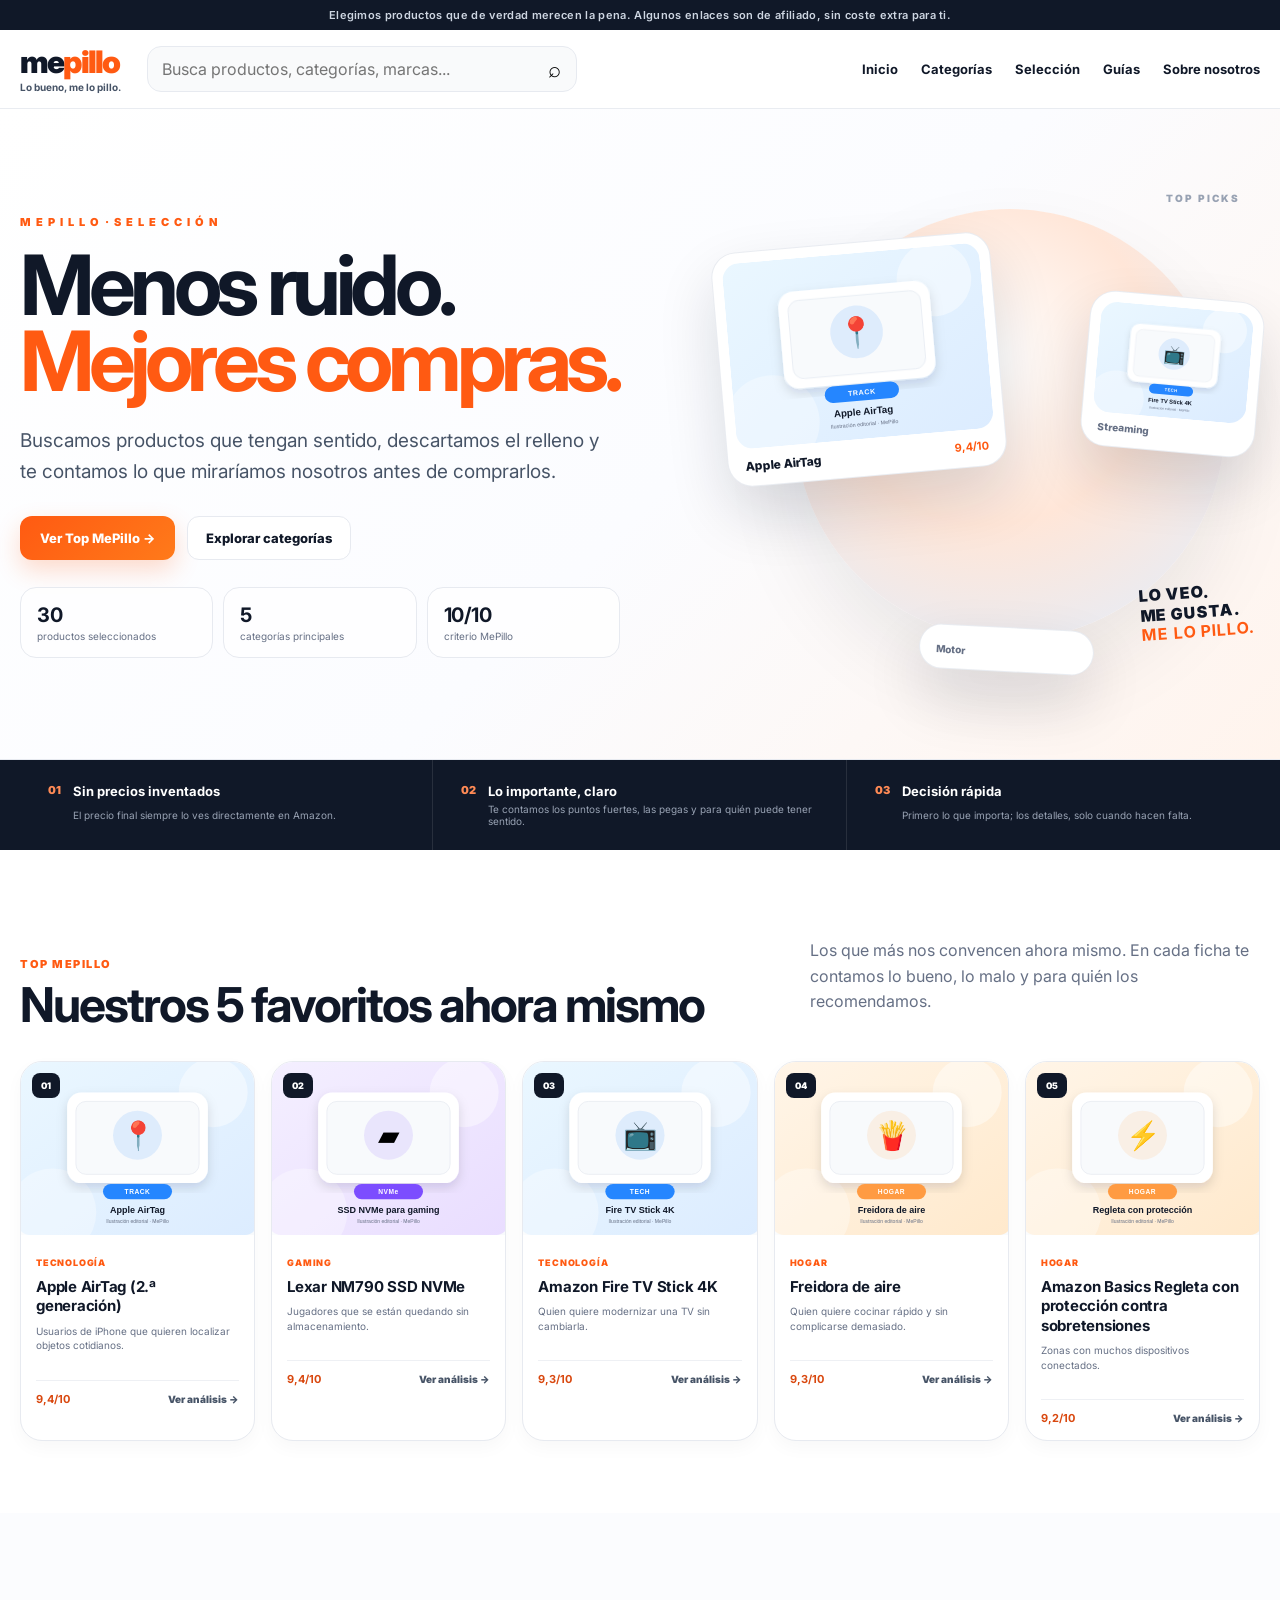
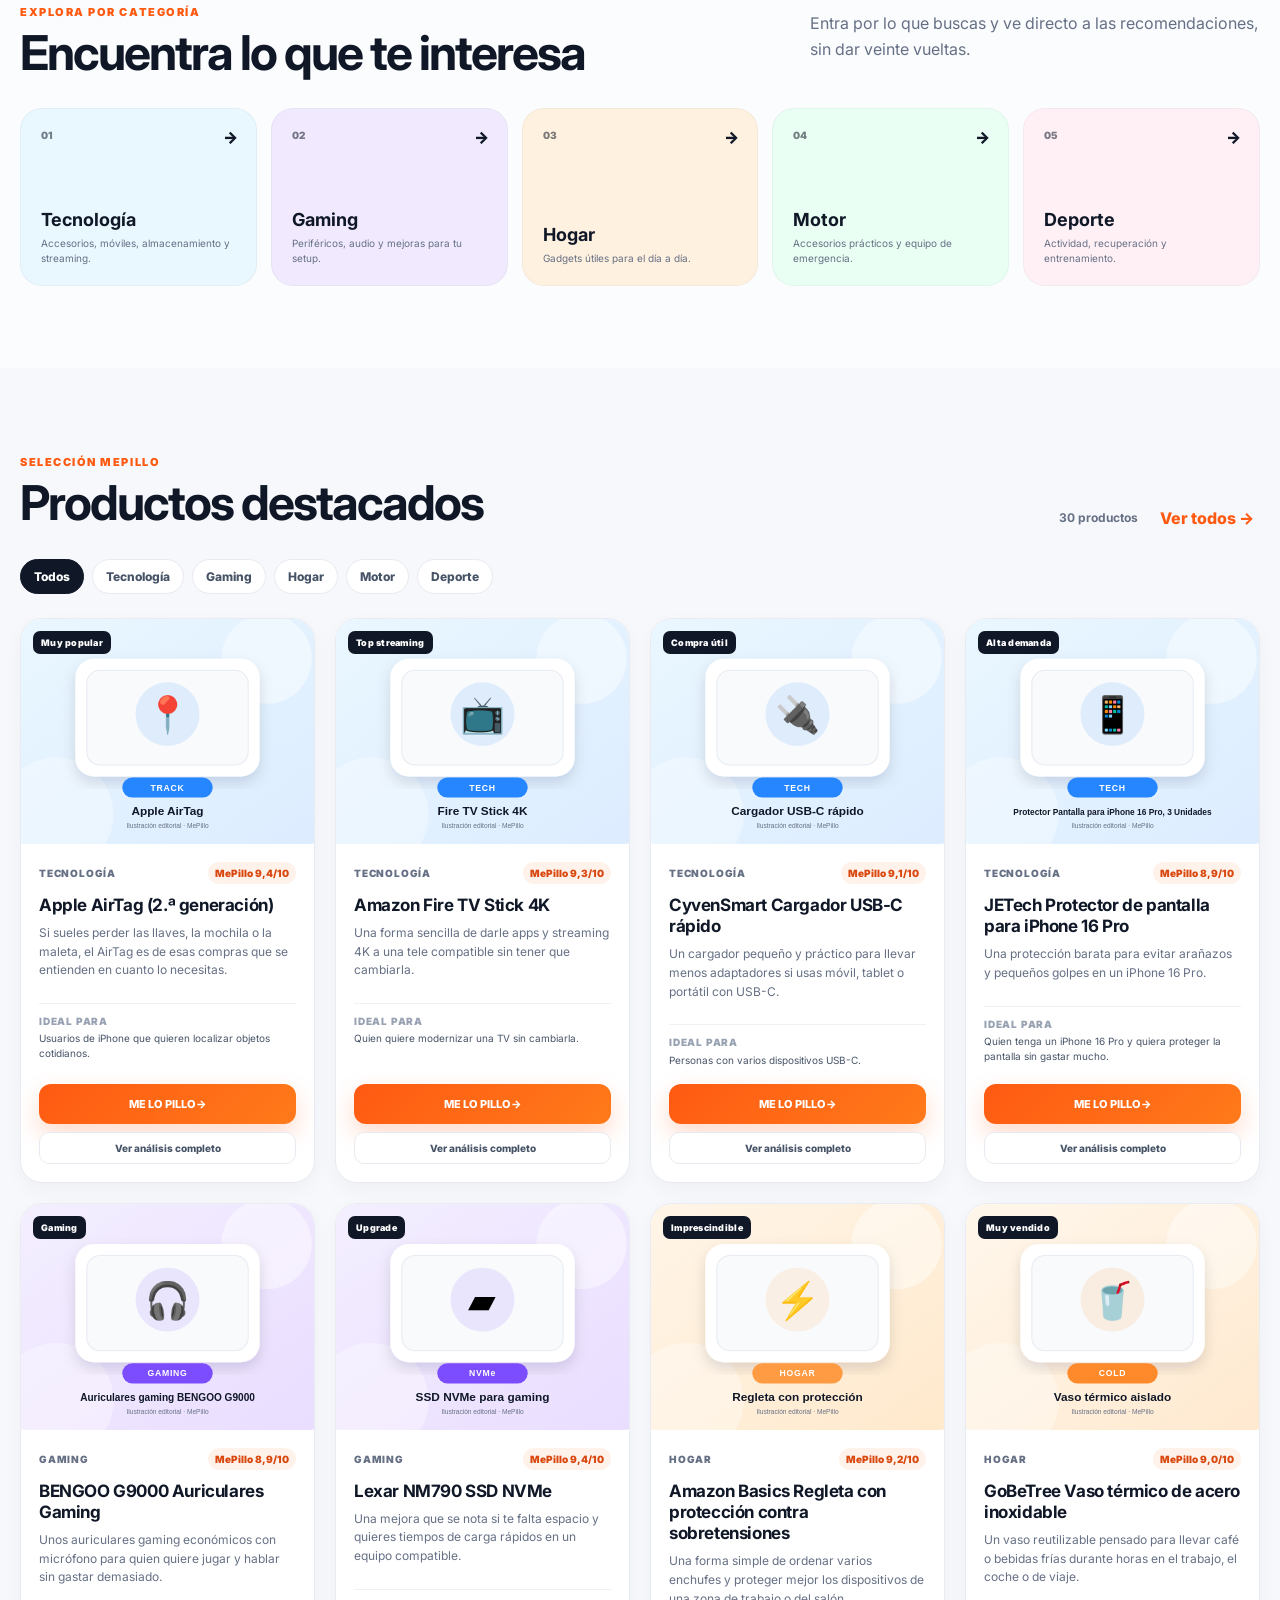
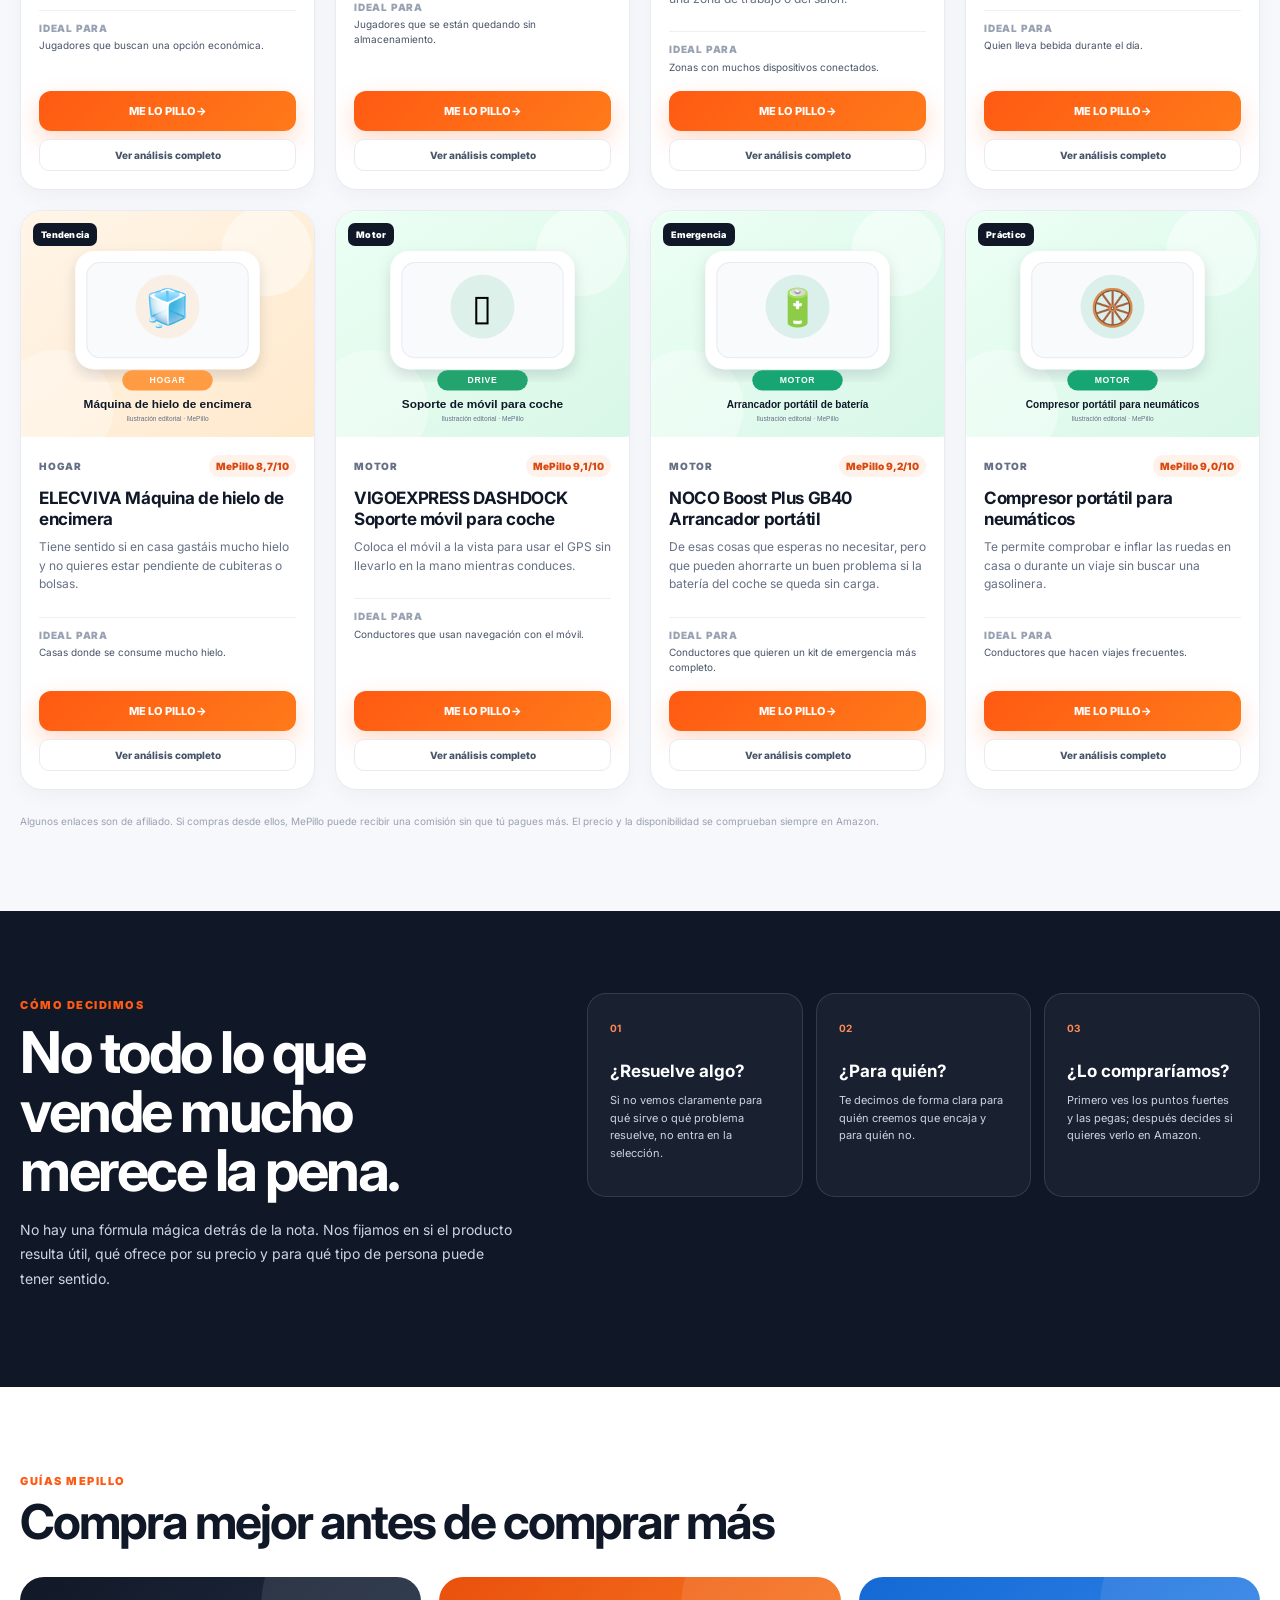
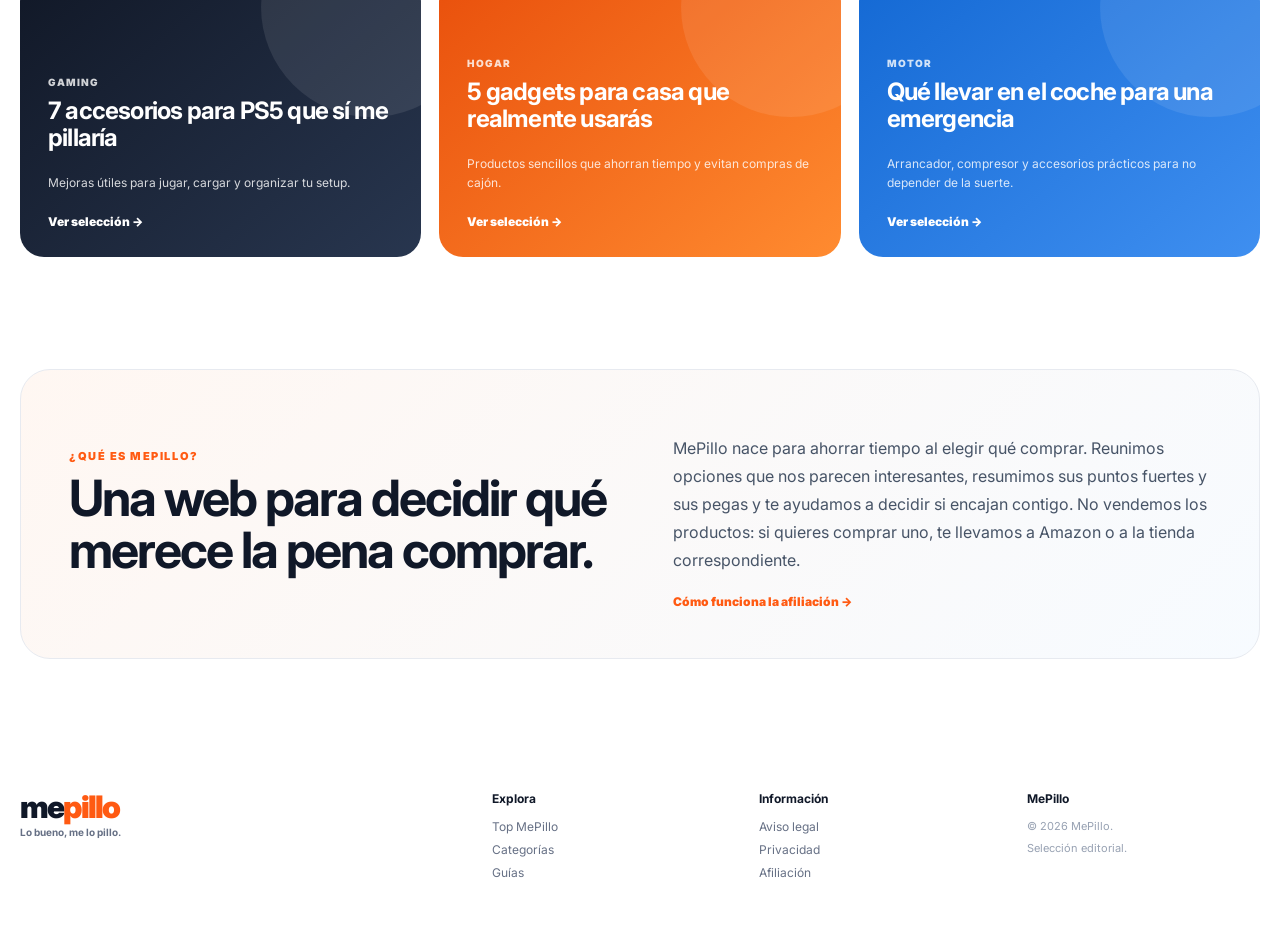
==== commit dc194da1: "MePillo V13 humanize content and unify site" ====
--- a/docs/index.html
+++ b/docs/index.html
@@ -8,7 +8,7 @@
   <link rel="preconnect" href="https://fonts.googleapis.com">
   <link rel="preconnect" href="https://fonts.gstatic.com" crossorigin>
   <link href="https://fonts.googleapis.com/css2?family=Inter:wght@400;500;600;700;800;900&display=swap" rel="stylesheet">
-  <link rel="stylesheet" href="styles.css?v=12">
+  <link rel="stylesheet" href="styles.css?v=13">
 </head>
 <body>
   <div class="topbar">Elegimos productos que de verdad merecen la pena. Algunos enlaces son de afiliado, sin coste extra para ti.</div>
@@ -41,7 +41,7 @@
       </div>
     </section>
 
-    <section class="trust-strip"><div class="container trust-grid"><div><span>01</span><strong>Sin precios inventados</strong><small>El precio final siempre lo ves directamente en Amazon.</small></div><div><span>02</span><strong>Opinión editorial</strong><small>Te contamos lo bueno, lo malo y para quién creemos que merece la pena.</small></div><div><span>03</span><strong>Decisión rápida</strong><small>Primero lo que importa; los detalles, solo cuando hacen falta.</small></div></div></section>
+    <section class="trust-strip"><div class="container trust-grid"><div><span>01</span><strong>Sin precios inventados</strong><small>El precio final siempre lo ves directamente en Amazon.</small></div><div><span>02</span><strong>Lo importante, claro</strong><small>Te contamos los puntos fuertes, las pegas y para quién puede tener sentido.</small></div><div><span>03</span><strong>Decisión rápida</strong><small>Primero lo que importa; los detalles, solo cuando hacen falta.</small></div></div></section>
 
     <section class="section top-picks-section" id="top-mepillo"><div class="container"><div class="section-head"><div><span class="section-kicker">TOP MEPILLO</span><h2>Nuestros 5 favoritos ahora mismo</h2></div><p class="section-intro">Los que más nos convencen ahora mismo. En cada ficha te contamos lo bueno, lo malo y para quién los recomendamos.</p></div><div class="top-picks" id="topPicks"></div></div></section>
 
@@ -49,14 +49,14 @@
 
     <section class="section products-section" id="destacados"><div class="container"><div class="section-head"><div><span class="section-kicker">SELECCIÓN MEPILLO</span><h2>Productos destacados</h2></div><div class="head-actions"><span id="resultCount" class="result-count"></span><button id="showAllBtn" class="text-btn">Ver todos →</button></div></div><div class="filter-chips"><button class="chip active" data-category="Todos">Todos</button><button class="chip" data-category="Tecnología">Tecnología</button><button class="chip" data-category="Gaming">Gaming</button><button class="chip" data-category="Hogar">Hogar</button><button class="chip" data-category="Motor">Motor</button><button class="chip" data-category="Deporte">Deporte</button></div><div class="product-grid" id="productGrid"></div><p class="affiliate-note">Algunos enlaces son de afiliado. Si compras desde ellos, MePillo puede recibir una comisión sin que tú pagues más. El precio y la disponibilidad se comprueban siempre en Amazon.</p></div></section>
 
-    <section class="section method-v7"><div class="container method-grid"><div><span class="section-kicker">CÓMO DECIDIMOS</span><h2>No todo lo que vende mucho merece la pena.</h2><p>No usamos una fórmula mágica. La nota MePillo resume algo mucho más simple: si el producto es útil, si resulta fácil de usar, si su precio tiene sentido y a quién se lo recomendaríamos.</p></div><div class="method-cards"><article><b>01</b><h3>¿Resuelve algo?</h3><p>Si no vemos claramente para qué sirve o qué problema resuelve, no entra en la selección.</p></article><article><b>02</b><h3>¿Para quién?</h3><p>Te decimos de forma clara para quién creemos que encaja y para quién no.</p></article><article><b>03</b><h3>¿Lo compraríamos?</h3><p>Primero ves los puntos fuertes y las pegas; después decides si quieres verlo en Amazon.</p></article></div></div></section>
+    <section class="section method-v7"><div class="container method-grid"><div><span class="section-kicker">CÓMO DECIDIMOS</span><h2>No todo lo que vende mucho merece la pena.</h2><p>No hay una fórmula mágica detrás de la nota. Nos fijamos en si el producto resulta útil, qué ofrece por su precio y para qué tipo de persona puede tener sentido.</p></div><div class="method-cards"><article><b>01</b><h3>¿Resuelve algo?</h3><p>Si no vemos claramente para qué sirve o qué problema resuelve, no entra en la selección.</p></article><article><b>02</b><h3>¿Para quién?</h3><p>Te decimos de forma clara para quién creemos que encaja y para quién no.</p></article><article><b>03</b><h3>¿Lo compraríamos?</h3><p>Primero ves los puntos fuertes y las pegas; después decides si quieres verlo en Amazon.</p></article></div></div></section>
 
     <section class="section guides-v7" id="guias"><div class="container"><div class="section-head"><div><span class="section-kicker">GUÍAS MEPILLO</span><h2>Compra mejor antes de comprar más</h2></div></div><div class="guide-grid"><article class="guide-card guide-dark"><span>Gaming</span><h3>7 accesorios para PS5 que sí me pillaría</h3><p>Mejoras útiles para jugar, cargar y organizar tu setup.</p><a href="categoria.html?cat=Gaming">Ver selección →</a></article><article class="guide-card guide-orange"><span>Hogar</span><h3>5 gadgets para casa que realmente usarás</h3><p>Productos sencillos que ahorran tiempo y evitan compras de cajón.</p><a href="categoria.html?cat=Hogar">Ver selección →</a></article><article class="guide-card guide-blue"><span>Motor</span><h3>Qué llevar en el coche para una emergencia</h3><p>Arrancador, compresor y accesorios prácticos para no depender de la suerte.</p><a href="categoria.html?cat=Motor">Ver selección →</a></article></div></div></section>
 
-    <section class="section about" id="sobre"><div class="container about-v7"><div><span class="section-kicker">¿QUÉ ES MEPILLO?</span><h2>Una web para decidir qué merece la pena comprar.</h2></div><div><p>En MePillo buscamos, comparamos y seleccionamos productos que nos parecen buenas compras. No vendemos nada directamente: si decides comprar, te llevamos a Amazon o a la tienda correspondiente.</p><a href="legal.html#afiliacion">Cómo funciona la afiliación →</a></div></div></section>
+    <section class="section about" id="sobre"><div class="container about-v7"><div><span class="section-kicker">¿QUÉ ES MEPILLO?</span><h2>Una web para decidir qué merece la pena comprar.</h2></div><div><p>MePillo nace para ahorrar tiempo al elegir qué comprar. Reunimos opciones que nos parecen interesantes, resumimos sus puntos fuertes y sus pegas y te ayudamos a decidir si encajan contigo. No vendemos los productos: si quieres comprar uno, te llevamos a Amazon o a la tienda correspondiente.</p><a href="legal.html#afiliacion">Cómo funciona la afiliación →</a></div></div></section>
   </main>
 
   <footer><div class="container footer-v4"><div class="brand footer-brand"><span class="brand-main">me<span>pillo</span></span><small>Lo bueno, me lo pillo.</small></div><div><strong>Explora</strong><a href="#top-mepillo">Top MePillo</a><a href="#categorias">Categorías</a><a href="#guias">Guías</a></div><div><strong>Información</strong><a href="legal.html">Aviso legal</a><a href="legal.html#privacidad">Privacidad</a><a href="legal.html#afiliacion">Afiliación</a></div><div><strong>MePillo</strong><p>© 2026 MePillo.</p><p>Selección editorial.</p></div></div></footer>
-  <script src="data.js?v=12"></script><script src="script.js?v=12"></script>
+  <script src="data.js?v=13"></script><script src="script.js?v=13"></script>
 </body>
 </html>
